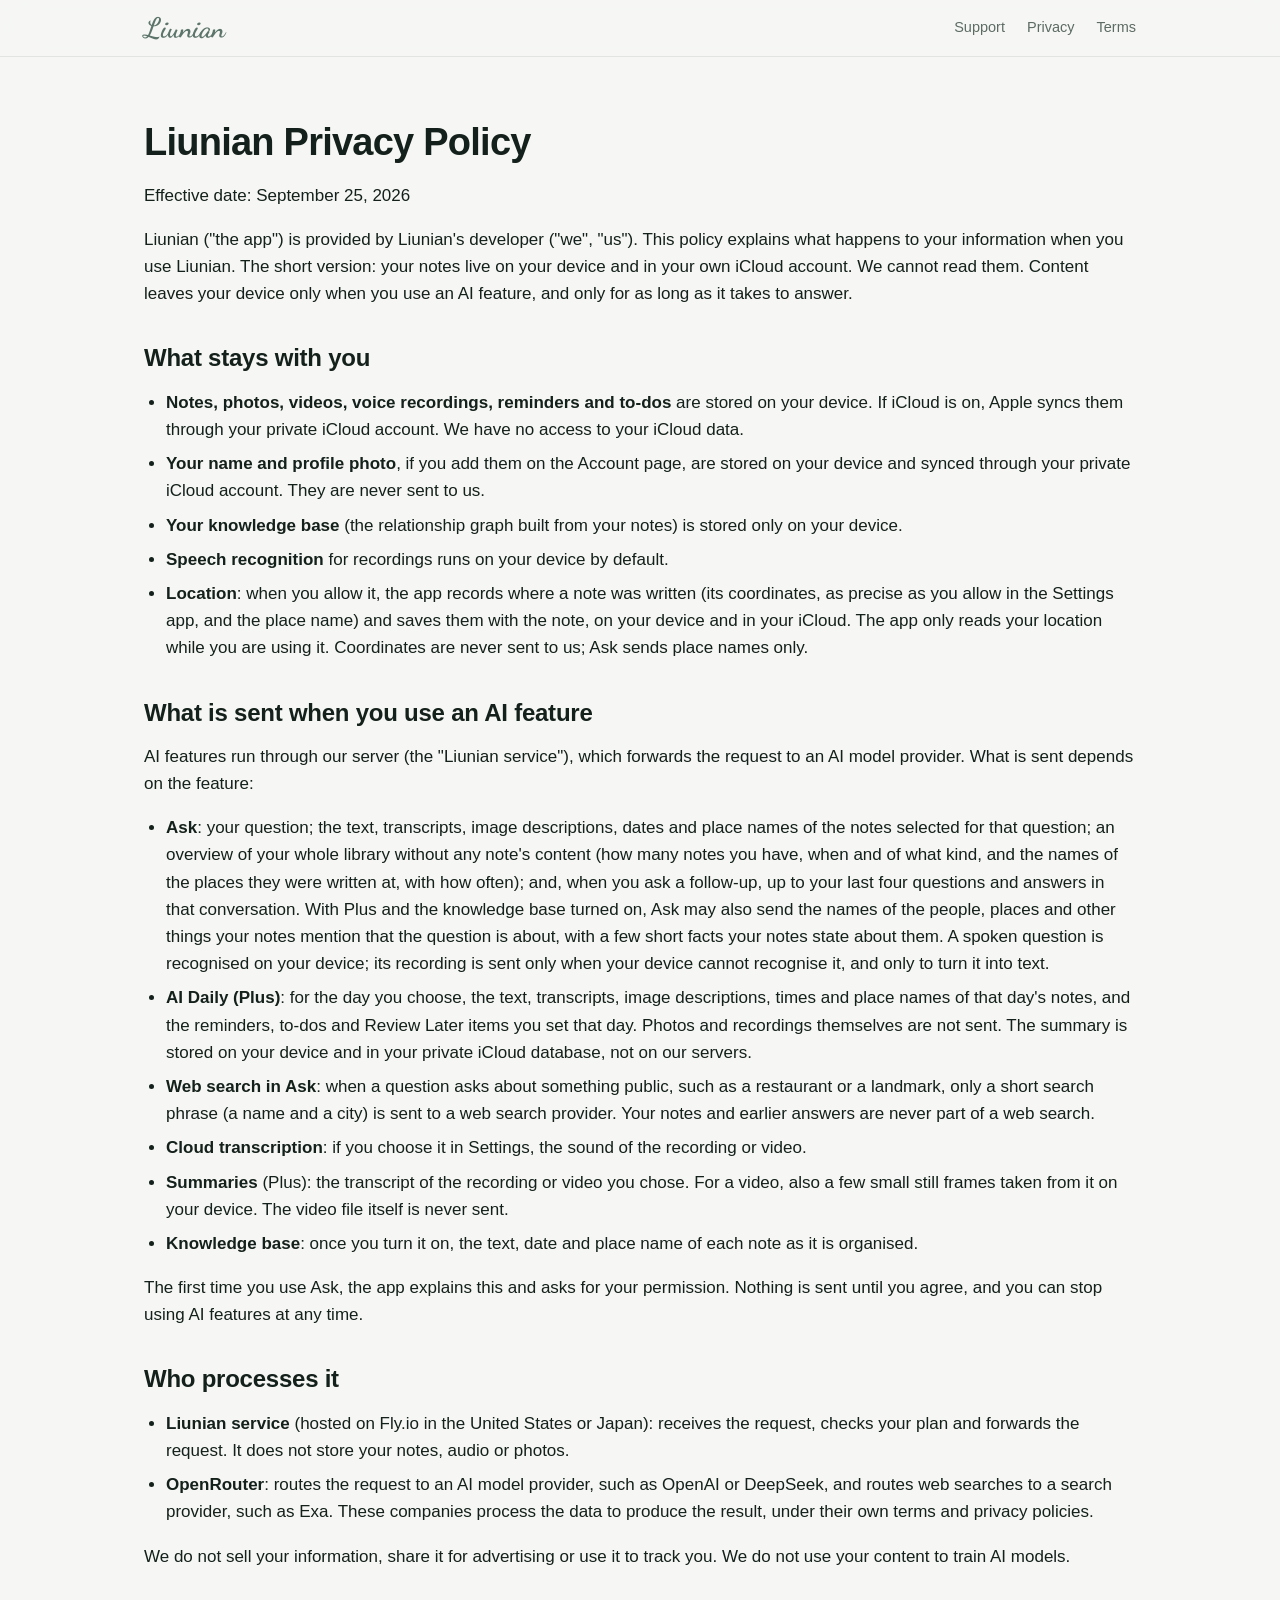
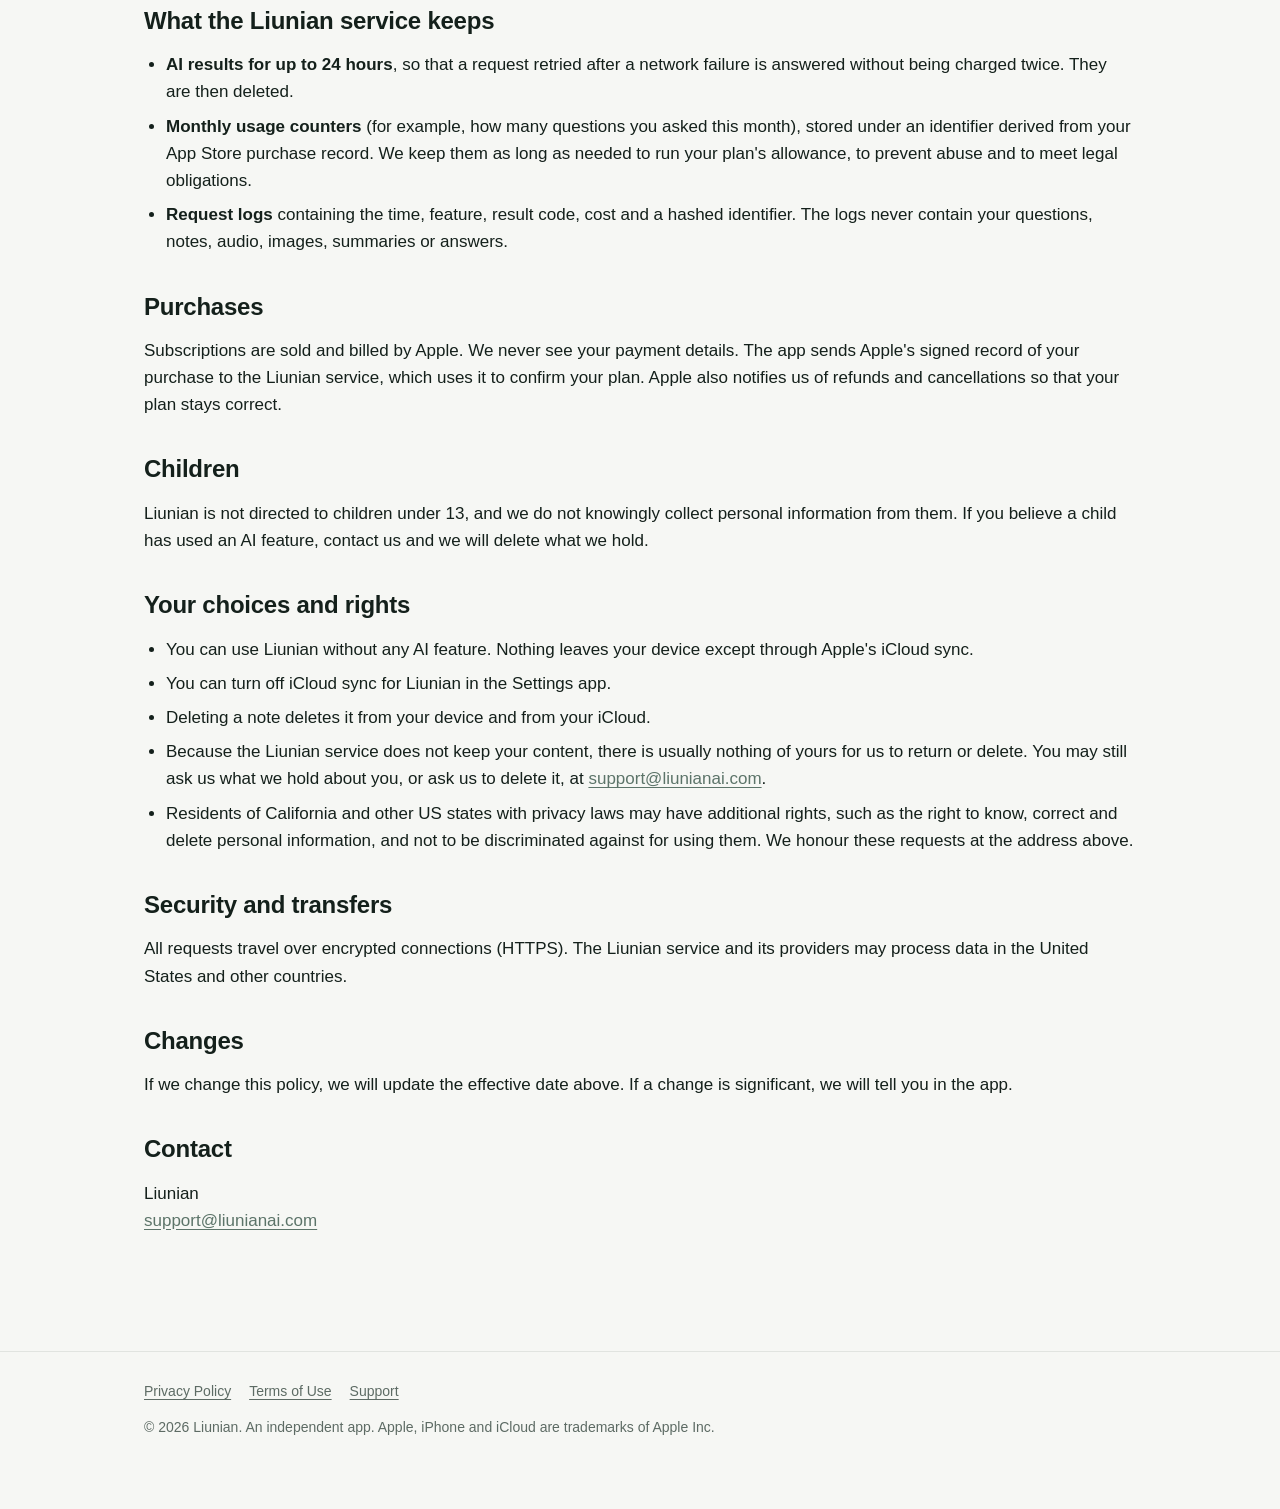
==== privacy/index.html @ 2d25f66d "Update website (a32f845)" ====
<!doctype html>
<html lang="en">
<head>
<meta charset="utf-8">
<meta name="viewport" content="width=device-width, initial-scale=1">
<title>Privacy Policy – Liunian</title>
<meta name="description" content="What Liunian keeps, what it sends, and when.">
<meta name="theme-color" content="#5C7469">
<link rel="icon" href="/img/icon-180.png">
<link rel="apple-touch-icon" href="/img/icon-180.png">
<link rel="canonical" href="https://liunianai.com/privacy/">
<meta property="og:title" content="Privacy Policy – Liunian">
<meta property="og:description" content="What Liunian keeps, what it sends, and when.">
<meta property="og:image" content="https://liunianai.com/img/icon-512.png">
<link rel="stylesheet" href="/style.css?v=43594e3c">
</head>
<body id="top">
<header class="site"><div class="wrap"><a class="brand" href="/">Liunian</a>
<nav><a href="/support/">Support</a><a href="/privacy/">Privacy</a><a href="/terms/">Terms</a></nav></div></header>
<div class="wrap"><article><h1>Liunian Privacy Policy</h1>
<p>Effective date: September 25, 2026</p>
<p>Liunian ("the app") is provided by Liunian's developer ("we", "us"). This policy explains what happens to your information when you use Liunian. The short version: your notes live on your device and in your own iCloud account. We cannot read them. Content leaves your device only when you use an AI feature, and only for as long as it takes to answer.</p>
<h2>What stays with you</h2>
<ul><li><strong>Notes, photos, videos, voice recordings, reminders and to-dos</strong> are stored on your device. If iCloud is on, Apple syncs them through your private iCloud account. We have no access to your iCloud data.</li><li><strong>Your name and profile photo</strong>, if you add them on the Account page, are stored on your device and synced through your private iCloud account. They are never sent to us.</li><li><strong>Your knowledge base</strong> (the relationship graph built from your notes) is stored only on your device.</li><li><strong>Speech recognition</strong> for recordings runs on your device by default.</li><li><strong>Location</strong>: when you allow it, the app records where a note was written (its coordinates, as precise as you allow in the Settings app, and the place name) and saves them with the note, on your device and in your iCloud. The app only reads your location while you are using it. Coordinates are never sent to us; Ask sends place names only.</li></ul>
<h2>What is sent when you use an AI feature</h2>
<p>AI features run through our server (the "Liunian service"), which forwards the request to an AI model provider. What is sent depends on the feature:</p>
<ul><li><strong>Ask</strong>: your question; the text, transcripts, image descriptions, dates and place names of the notes selected for that question; an overview of your whole library without any note's content (how many notes you have, when and of what kind, and the names of the places they were written at, with how often); and, when you ask a follow-up, up to your last four questions and answers in that conversation. With Plus and the knowledge base turned on, Ask may also send the names of the people, places and other things your notes mention that the question is about, with a few short facts your notes state about them. A spoken question is recognised on your device; its recording is sent only when your device cannot recognise it, and only to turn it into text.</li><li><strong>AI Daily (Plus)</strong>: for the day you choose, the text, transcripts, image descriptions, times and place names of that day's notes, and the reminders, to-dos and Review Later items you set that day. Photos and recordings themselves are not sent. The summary is stored on your device and in your private iCloud database, not on our servers.</li><li><strong>Web search in Ask</strong>: when a question asks about something public, such as a restaurant or a landmark, only a short search phrase (a name and a city) is sent to a web search provider. Your notes and earlier answers are never part of a web search.</li><li><strong>Cloud transcription</strong>: if you choose it in Settings, the sound of the recording or video.</li><li><strong>Summaries</strong> (Plus): the transcript of the recording or video you chose. For a video, also a few small still frames taken from it on your device. The video file itself is never sent.</li><li><strong>Knowledge base</strong>: once you turn it on, the text, date and place name of each note as it is organised.</li></ul>
<p>The first time you use Ask, the app explains this and asks for your permission. Nothing is sent until you agree, and you can stop using AI features at any time.</p>
<h2>Who processes it</h2>
<ul><li><strong>Liunian service</strong> (hosted on Fly.io in the United States or Japan): receives the request, checks your plan and forwards the request. It does not store your notes, audio or photos.</li><li><strong>OpenRouter</strong>: routes the request to an AI model provider, such as OpenAI or DeepSeek, and routes web searches to a search provider, such as Exa. These companies process the data to produce the result, under their own terms and privacy policies.</li></ul>
<p>We do not sell your information, share it for advertising or use it to track you. We do not use your content to train AI models.</p>
<h2>What the Liunian service keeps</h2>
<ul><li><strong>AI results for up to 24 hours</strong>, so that a request retried after a network failure is answered without being charged twice. They are then deleted.</li><li><strong>Monthly usage counters</strong> (for example, how many questions you asked this month), stored under an identifier derived from your App Store purchase record. We keep them as long as needed to run your plan's allowance, to prevent abuse and to meet legal obligations.</li><li><strong>Request logs</strong> containing the time, feature, result code, cost and a hashed identifier. The logs never contain your questions, notes, audio, images, summaries or answers.</li></ul>
<h2>Purchases</h2>
<p>Subscriptions are sold and billed by Apple. We never see your payment details. The app sends Apple's signed record of your purchase to the Liunian service, which uses it to confirm your plan. Apple also notifies us of refunds and cancellations so that your plan stays correct.</p>
<h2>Children</h2>
<p>Liunian is not directed to children under 13, and we do not knowingly collect personal information from them. If you believe a child has used an AI feature, contact us and we will delete what we hold.</p>
<h2>Your choices and rights</h2>
<ul><li>You can use Liunian without any AI feature. Nothing leaves your device except through Apple's iCloud sync.</li><li>You can turn off iCloud sync for Liunian in the Settings app.</li><li>Deleting a note deletes it from your device and from your iCloud.</li><li>Because the Liunian service does not keep your content, there is usually nothing of yours for us to return or delete. You may still ask us what we hold about you, or ask us to delete it, at <a href="mailto:support@liunianai.com">support@liunianai.com</a>.</li><li>Residents of California and other US states with privacy laws may have additional rights, such as the right to know, correct and delete personal information, and not to be discriminated against for using them. We honour these requests at the address above.</li></ul>
<h2>Security and transfers</h2>
<p>All requests travel over encrypted connections (HTTPS). The Liunian service and its providers may process data in the United States and other countries.</p>
<h2>Changes</h2>
<p>If we change this policy, we will update the effective date above. If a change is significant, we will tell you in the app.</p>
<h2>Contact</h2>
<p>Liunian<br><a href="mailto:support@liunianai.com">support@liunianai.com</a></p></article></div>
<script src="/site.js?v=5a19f0c8" defer></script>
<footer><div class="wrap"><a href="/privacy/">Privacy Policy</a><a href="/terms/">Terms of Use</a><a href="/support/">Support</a>
<p>&copy; 2026 Liunian. An independent app. Apple, iPhone and iCloud are trademarks of Apple Inc.</p></div></footer>
</body>
</html>
---- style.css ----
@font-face { font-family: "Dancing Script"; src: url("/fonts/DancingScript.ttf") format("truetype"); font-weight: 400 700; font-display: swap; }
:root {
  --sage: #5C7469; --sage-2: #7d968a; --ink: #14201b; --muted: #5d6b64; --bg: #f6f7f4; --card: #ffffff; --line: rgba(20,32,27,.09);
  --glow: rgba(92,116,105,.28); --nav: rgba(246,247,244,.72); --shadow: 0 1px 2px rgba(20,32,27,.05), 0 18px 50px -18px rgba(20,32,27,.22);
}
@media (prefers-color-scheme: dark) { :root {
  --sage: #B4C7BB; --sage-2: #8aa497; --ink: #eef3ef; --muted: #9aa9a1; --bg: #0e1311; --card: #171e1b; --line: rgba(238,243,239,.09);
  --glow: rgba(120,160,140,.22); --nav: rgba(14,19,17,.72); --shadow: 0 1px 2px rgba(0,0,0,.3), 0 18px 50px -18px rgba(0,0,0,.7);
} }
* { box-sizing: border-box; }
html { -webkit-text-size-adjust: 100%; scroll-behavior: smooth; }
body { margin: 0; background: var(--bg); color: var(--ink); font: 17px/1.6 -apple-system, BlinkMacSystemFont, "SF Pro Text", "Segoe UI", "PingFang SC", "Noto Sans SC", sans-serif; -webkit-font-smoothing: antialiased; overflow-x: hidden; }
a { color: var(--sage); text-underline-offset: 3px; }
.wrap { max-width: 1040px; margin: 0 auto; padding: 0 24px; }
.narrow { max-width: 720px; }

/* navigation */
header.site { position: sticky; top: 0; z-index: 10; backdrop-filter: saturate(180%) blur(18px); -webkit-backdrop-filter: saturate(180%) blur(18px); background: var(--nav); border-bottom: 1px solid var(--line); }
header.site .wrap { display: flex; align-items: center; justify-content: space-between; height: 56px; }
.brand { font: 700 28px/1 "Dancing Script", cursive; color: var(--sage); text-decoration: none; }
nav { display: flex; align-items: center; gap: 22px; }
nav a { color: var(--muted); text-decoration: none; font-size: 14.5px; }
nav a:hover { color: var(--ink); }
nav .pill { color: var(--bg); background: var(--ink); padding: 6px 14px; border-radius: 999px; font-weight: 600; }
nav .pill:hover { color: var(--bg); opacity: .85; }

/* hero */
.hero { position: relative; text-align: center; padding: 72px 0 0; isolation: isolate; }
.hero::before { content: ""; position: absolute; inset: -80px -10% auto; height: 640px; z-index: -1; background: radial-gradient(60% 55% at 50% 30%, var(--glow), transparent 70%); }
.eyebrow { display: inline-flex; align-items: center; gap: 8px; font-size: 13.5px; color: var(--muted); border: 1px solid var(--line); border-radius: 999px; padding: 5px 14px; background: var(--card); }
.eyebrow i { width: 7px; height: 7px; border-radius: 50%; background: var(--sage); display: block; }
.wordmark { display: block; width: min(440px, 78vw); height: auto; margin: 26px auto 8px; overflow: visible; }
.wordmark path { fill: var(--sage); fill-opacity: 0; stroke: var(--sage); stroke-width: 1.3; stroke-linecap: round; stroke-linejoin: round; stroke-dasharray: 1; stroke-dashoffset: 1;
  animation: write .85s cubic-bezier(.5,0,.3,1) forwards, fill .5s ease forwards; animation-delay: calc(var(--i) * .16s + .15s), calc(var(--i) * .16s + .6s); }
@keyframes write { to { stroke-dashoffset: 0; } }
@keyframes fill { to { fill-opacity: 1; stroke-opacity: 0; } }
.hero h1 { font-size: clamp(34px, 5.6vw, 60px); line-height: 1.08; letter-spacing: -.025em; font-weight: 700; margin: 10px auto 0; max-width: 780px; }
.hero p.lead { font-size: clamp(18px, 2.2vw, 21px); color: var(--muted); max-width: 590px; margin: 18px auto 28px; }
.cta { display: inline-flex; align-items: center; gap: 10px; padding: 13px 24px; border-radius: 999px; background: var(--ink); color: var(--bg); font-weight: 600; text-decoration: none; font-size: 16px; }
.cta.soft { background: var(--card); color: var(--muted); border: 1px solid var(--line); cursor: default; }
.stage { display: flex; justify-content: center; align-items: flex-end; gap: clamp(10px, 3vw, 34px); margin-top: 56px; padding: 0 12px; }
.phone { position: relative; flex: none; border-radius: 40px; padding: 8px; background: linear-gradient(160deg, #2b3631, #0f1513); box-shadow: var(--shadow); width: clamp(150px, 27vw, 270px); }
.phone img { display: block; width: 100%; height: auto; border-radius: 33px; }
.phone.side { width: clamp(120px, 21vw, 220px); opacity: .98; transform: translateY(26px); }
.stage .fade { position: absolute; left: 0; right: 0; height: 160px; margin-top: -160px; background: linear-gradient(to bottom, transparent, var(--bg)); pointer-events: none; }
.stage-wrap { position: relative; overflow: hidden; height: clamp(300px, 52vw, 560px); }

/* sections */
section { padding: 84px 0 0; }
.kicker { color: var(--sage); font-weight: 600; font-size: 14.5px; letter-spacing: .02em; }
h2 { font-size: clamp(28px, 4.2vw, 44px); line-height: 1.1; letter-spacing: -.022em; margin: 8px 0 14px; font-weight: 700; }
.sub { color: var(--muted); font-size: 19px; max-width: 620px; }
.bento { display: grid; grid-template-columns: repeat(6, 1fr); gap: 16px; margin-top: 40px; }
.tile { position: relative; overflow: hidden; background: var(--card); border: 1px solid var(--line); border-radius: 28px; padding: 28px; box-shadow: var(--shadow); min-height: 260px; display: flex; flex-direction: column; }
.tile h3 { font-size: 22px; letter-spacing: -.015em; margin: 0 0 8px; line-height: 1.2; }
.tile p { color: var(--muted); margin: 0; font-size: 16.5px; max-width: 420px; }
.tile.w3 { grid-column: span 3; } .tile.w2 { grid-column: span 2; } .tile.w4 { grid-column: span 4; } .tile.w6 { grid-column: span 6; }
.tile .shot { margin: 22px auto -70px; width: min(240px, 70%); border-radius: 26px 26px 0 0; border: 1px solid var(--line); border-bottom: 0; box-shadow: 0 -4px 30px rgba(0,0,0,.08); display: block; }
.tile.tall { min-height: 440px; }
.tile.accent { background: linear-gradient(160deg, var(--sage), #3f554b); color: #f4f8f5; border: 0; }
.tile.accent p { color: rgba(244,248,245,.82); } .tile.accent h3 { color: #fff; }
@media (prefers-color-scheme: dark) { .tile.accent { background: linear-gradient(160deg, #2e4439, #1b2a23); } }
.chips { display: flex; flex-wrap: wrap; gap: 8px; margin-top: auto; padding-top: 22px; }
.chip { padding: 6px 13px; border-radius: 999px; background: rgba(255,255,255,.14); font-size: 14px; }
.q { margin-top: auto; padding-top: 22px; }
.q span { display: inline-block; background: var(--sage); color: var(--bg); border-radius: 18px 18px 4px 18px; padding: 9px 15px; font-size: 15px; }
.ico { width: 40px; height: 40px; border-radius: 12px; background: var(--glow); display: grid; place-items: center; margin-bottom: 16px; font-size: 20px; }
.stat { font-size: 54px; font-weight: 700; letter-spacing: -.03em; color: var(--sage); line-height: 1; margin-top: auto; padding-top: 18px; }
@media (max-width: 800px) { .tile.w3, .tile.w2, .tile.w4 { grid-column: span 6; } .tile.tall { min-height: 400px; } }

.plus { margin-top: 84px; border-radius: 32px; padding: 44px; background: var(--card); border: 1px solid var(--line); box-shadow: var(--shadow); display: grid; grid-template-columns: 1.1fr 1fr; gap: 32px; align-items: center; }
.plus ul { list-style: none; margin: 0; padding: 0; display: grid; gap: 12px; }
.plus li { display: flex; gap: 12px; align-items: flex-start; font-size: 16.5px; }
.plus li::before { content: ""; flex: none; width: 20px; height: 20px; margin-top: 3px; border-radius: 50%; background: var(--sage) url("data:image/svg+xml,%3Csvg xmlns='http://www.w3.org/2000/svg' viewBox='0 0 20 20'%3E%3Cpath d='M5.5 10.5l3 3 6-6.5' fill='none' stroke='white' stroke-width='2' stroke-linecap='round' stroke-linejoin='round'/%3E%3C/svg%3E") center/contain; }
@media (max-width: 800px) { .plus { grid-template-columns: 1fr; padding: 28px; } }
.fine { color: var(--muted); font-size: 14px; margin-top: 18px; }

.closing { text-align: center; padding: 110px 0 30px; }
.closing .wordmark-sm { font: 700 54px/1 "Dancing Script", cursive; color: var(--sage); }

/* reveal on scroll */
.reveal { opacity: 0; transform: translateY(22px); transition: opacity .7s ease, transform .7s cubic-bezier(.2,.7,.2,1); }
.reveal.in { opacity: 1; transform: none; }
@media (prefers-reduced-motion: reduce) {
  .reveal { opacity: 1; transform: none; transition: none; }
  .wordmark path { animation: none; fill-opacity: 1; stroke-opacity: 0; stroke-dashoffset: 0; }
  html { scroll-behavior: auto; }
}

/* text pages */
article { padding: 56px 0 40px; }
article h1 { font-size: 38px; line-height: 1.15; letter-spacing: -.02em; margin: 8px 0 8px; }
article h2 { font-size: 24px; margin: 38px 0 8px; letter-spacing: -.01em; }
article ul { padding-left: 22px; } article li { margin: 7px 0; }
.meta { color: var(--muted); font-size: 16px; }
details { background: var(--card); border: 1px solid var(--line); border-radius: 16px; padding: 16px 20px; margin: 10px 0; box-shadow: var(--shadow); }
summary { cursor: pointer; font-weight: 600; }
details p { margin: 10px 0 0; color: var(--muted); }
footer { margin-top: 60px; border-top: 1px solid var(--line); padding: 28px 0 56px; color: var(--muted); font-size: 14px; }
footer a { color: var(--muted); margin-right: 18px; }
@media (max-width: 560px) { nav a:not(.pill) { display: none; } .hero { padding-top: 44px; } section { padding-top: 64px; } }

/* hero reel: the app preview, silent and looping */
.reel-wrap { display: flex; justify-content: center; margin-top: 48px; padding: 0 20px; }
.reel { width: min(340px, 78vw); aspect-ratio: 886 / 1920; border-radius: 44px; overflow: hidden; box-shadow: var(--shadow), 0 40px 90px -30px var(--glow); border: 1px solid var(--line); background: #5a7168; }
.reel video { display: block; width: 100%; height: 100%; object-fit: cover; }
.tile.media { min-height: 600px; }
.tile.media .shot { width: min(250px, 78%); margin-bottom: -90px; border: 0; border-radius: 9% 9% 0 0 / 4.2% 4.2% 0 0; box-shadow: 0 -6px 34px rgba(0,0,0,.25); }
.tile .shot { height: auto; }
.tile.r2 { grid-row: span 2; }

/* feature wall */
.wall { display: grid; grid-template-columns: repeat(3, 1fr); gap: 16px; margin-top: 40px; }
.fcard { position: relative; overflow: hidden; border-radius: 28px; padding: 26px 26px 0; min-height: 640px; display: flex; flex-direction: column; border: 1px solid var(--line); box-shadow: var(--shadow); background: var(--card); }
.fcard h3 { font-size: 21px; letter-spacing: -.015em; line-height: 1.2; margin: 0 0 8px; display: flex; align-items: center; gap: 10px; flex-wrap: wrap; }
.fcard p { margin: 0 0 24px; color: var(--muted); font-size: 16px; max-width: 340px; }
.fcard .shot { display: block; margin: auto auto 0; width: 80%; height: auto; border-radius: 9% 9% 0 0 / 4.2% 4.2% 0 0; box-shadow: 0 -6px 34px rgba(0,0,0,.16); transform: translateY(8%); }
.fcard.c1 { background: linear-gradient(165deg, var(--sage), #3f554b); border: 0; color: #f4f8f5; }
.fcard.c1 p { color: rgba(244,248,245,.82); } .fcard.c1 h3 { color: #fff; }
@media (prefers-color-scheme: dark) { .fcard.c1 { background: linear-gradient(165deg, #2e4439, #1b2a23); } }
.fcard.c2 { background: linear-gradient(165deg, color-mix(in srgb, var(--sage) 16%, var(--card)), var(--card)); }
.fcard.c3 { background: var(--card); }
.fcard .duo { display: flex; gap: 10px; margin: auto auto 0; width: 100%; justify-content: center; }
.fcard .duo .shot { width: 46%; margin: 0; transform: translateY(8%); }
.fcard .duo .shot:last-child { transform: translateY(18%); }
.badge-plus { font-size: 11.5px; font-weight: 700; letter-spacing: .04em; text-transform: uppercase; color: var(--bg); background: var(--sage); padding: 3px 9px; border-radius: 999px; }
@media (max-width: 860px) { .wall { grid-template-columns: repeat(2, 1fr); } .fcard { min-height: 560px; } }
@media (max-width: 520px) { .wall { grid-template-columns: 1fr; } .fcard { min-height: 540px; } }

/* Free and Plus in one card */
.plus.plans { grid-template-columns: 1fr 1fr; gap: 20px 24px; align-items: stretch; }
.plans .plans-head { grid-column: 1 / -1; }
.plans .plan { border: 1px solid var(--line); border-radius: 22px; padding: 24px; background: color-mix(in srgb, var(--sage) 5%, var(--card)); }
.plans .plan.featured { background: linear-gradient(165deg, color-mix(in srgb, var(--sage) 18%, var(--card)), color-mix(in srgb, var(--sage) 8%, var(--card))); border-color: color-mix(in srgb, var(--sage) 40%, var(--line)); }
.plans .plan h3 { margin: 0 0 14px; font-size: 22px; letter-spacing: -.015em; display: flex; align-items: center; gap: 10px; flex-wrap: wrap; }
.plans .plan .badge-plus { text-transform: none; letter-spacing: 0; font-size: 12px; }
.plans .plans-fine { grid-column: 1 / -1; margin: 0; }
@media (max-width: 800px) { .plus.plans { grid-template-columns: 1fr; } }
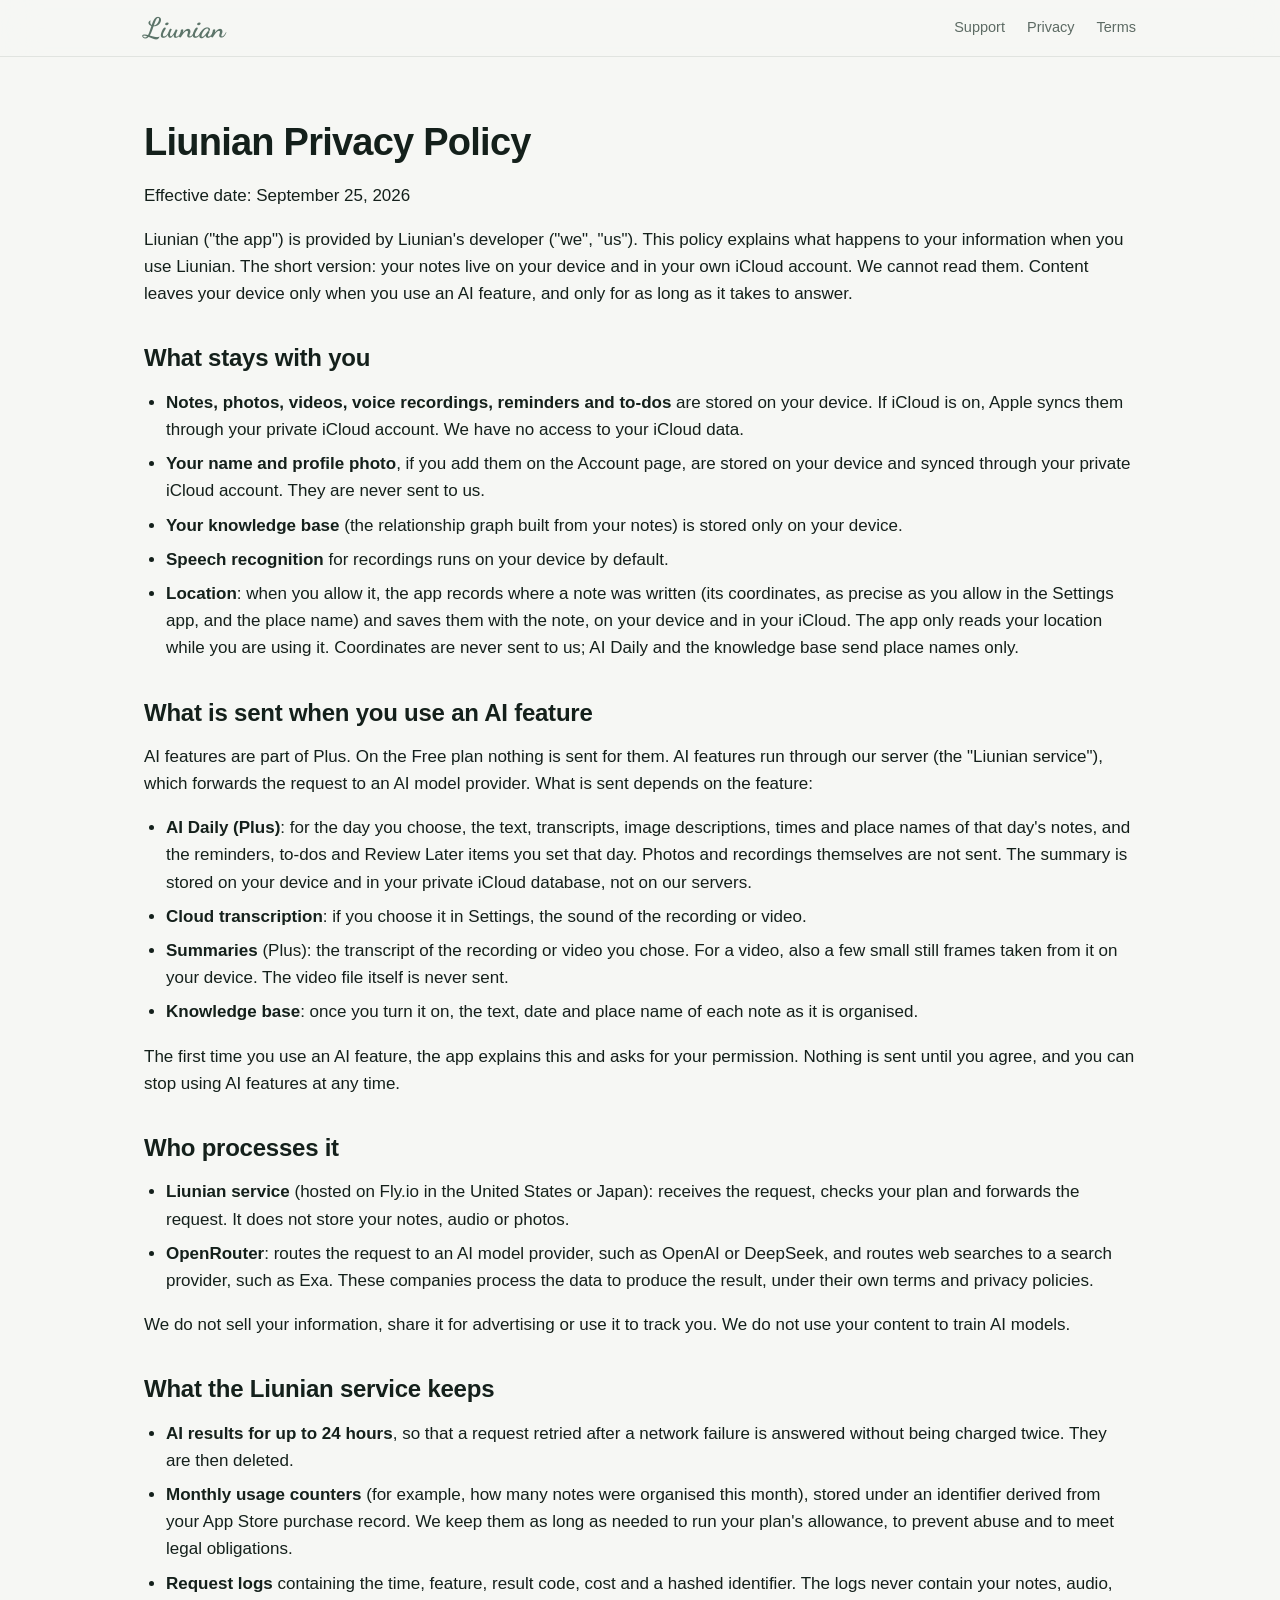
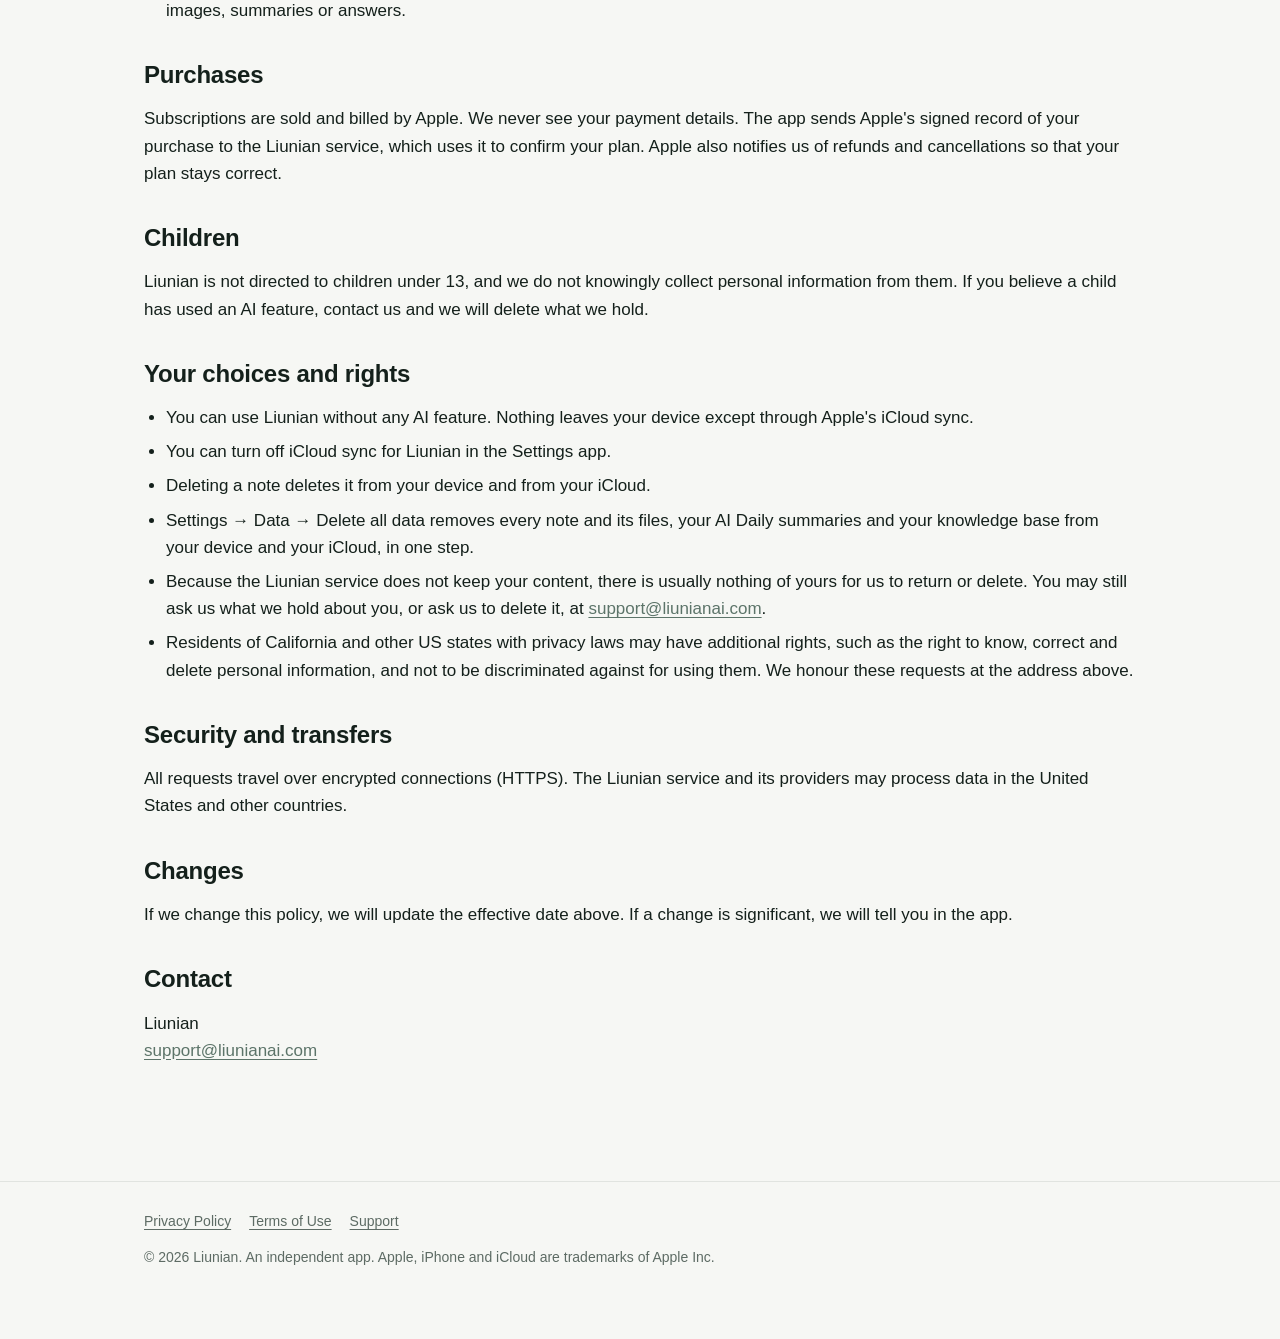
==== commit 23c360aa: "Update website (1527193)" ====
--- a/privacy/index.html
+++ b/privacy/index.html
@@ -21,22 +21,22 @@
 <p>Effective date: September 25, 2026</p>
 <p>Liunian ("the app") is provided by Liunian's developer ("we", "us"). This policy explains what happens to your information when you use Liunian. The short version: your notes live on your device and in your own iCloud account. We cannot read them. Content leaves your device only when you use an AI feature, and only for as long as it takes to answer.</p>
 <h2>What stays with you</h2>
-<ul><li><strong>Notes, photos, videos, voice recordings, reminders and to-dos</strong> are stored on your device. If iCloud is on, Apple syncs them through your private iCloud account. We have no access to your iCloud data.</li><li><strong>Your name and profile photo</strong>, if you add them on the Account page, are stored on your device and synced through your private iCloud account. They are never sent to us.</li><li><strong>Your knowledge base</strong> (the relationship graph built from your notes) is stored only on your device.</li><li><strong>Speech recognition</strong> for recordings runs on your device by default.</li><li><strong>Location</strong>: when you allow it, the app records where a note was written (its coordinates, as precise as you allow in the Settings app, and the place name) and saves them with the note, on your device and in your iCloud. The app only reads your location while you are using it. Coordinates are never sent to us; Ask sends place names only.</li></ul>
+<ul><li><strong>Notes, photos, videos, voice recordings, reminders and to-dos</strong> are stored on your device. If iCloud is on, Apple syncs them through your private iCloud account. We have no access to your iCloud data.</li><li><strong>Your name and profile photo</strong>, if you add them on the Account page, are stored on your device and synced through your private iCloud account. They are never sent to us.</li><li><strong>Your knowledge base</strong> (the relationship graph built from your notes) is stored only on your device.</li><li><strong>Speech recognition</strong> for recordings runs on your device by default.</li><li><strong>Location</strong>: when you allow it, the app records where a note was written (its coordinates, as precise as you allow in the Settings app, and the place name) and saves them with the note, on your device and in your iCloud. The app only reads your location while you are using it. Coordinates are never sent to us; AI Daily and the knowledge base send place names only.</li></ul>
 <h2>What is sent when you use an AI feature</h2>
-<p>AI features run through our server (the "Liunian service"), which forwards the request to an AI model provider. What is sent depends on the feature:</p>
-<ul><li><strong>Ask</strong>: your question; the text, transcripts, image descriptions, dates and place names of the notes selected for that question; an overview of your whole library without any note's content (how many notes you have, when and of what kind, and the names of the places they were written at, with how often); and, when you ask a follow-up, up to your last four questions and answers in that conversation. With Plus and the knowledge base turned on, Ask may also send the names of the people, places and other things your notes mention that the question is about, with a few short facts your notes state about them. A spoken question is recognised on your device; its recording is sent only when your device cannot recognise it, and only to turn it into text.</li><li><strong>AI Daily (Plus)</strong>: for the day you choose, the text, transcripts, image descriptions, times and place names of that day's notes, and the reminders, to-dos and Review Later items you set that day. Photos and recordings themselves are not sent. The summary is stored on your device and in your private iCloud database, not on our servers.</li><li><strong>Web search in Ask</strong>: when a question asks about something public, such as a restaurant or a landmark, only a short search phrase (a name and a city) is sent to a web search provider. Your notes and earlier answers are never part of a web search.</li><li><strong>Cloud transcription</strong>: if you choose it in Settings, the sound of the recording or video.</li><li><strong>Summaries</strong> (Plus): the transcript of the recording or video you chose. For a video, also a few small still frames taken from it on your device. The video file itself is never sent.</li><li><strong>Knowledge base</strong>: once you turn it on, the text, date and place name of each note as it is organised.</li></ul>
-<p>The first time you use Ask, the app explains this and asks for your permission. Nothing is sent until you agree, and you can stop using AI features at any time.</p>
+<p>AI features are part of Plus. On the Free plan nothing is sent for them. AI features run through our server (the "Liunian service"), which forwards the request to an AI model provider. What is sent depends on the feature:</p>
+<ul><li><strong>AI Daily (Plus)</strong>: for the day you choose, the text, transcripts, image descriptions, times and place names of that day's notes, and the reminders, to-dos and Review Later items you set that day. Photos and recordings themselves are not sent. The summary is stored on your device and in your private iCloud database, not on our servers.</li><li><strong>Cloud transcription</strong>: if you choose it in Settings, the sound of the recording or video.</li><li><strong>Summaries</strong> (Plus): the transcript of the recording or video you chose. For a video, also a few small still frames taken from it on your device. The video file itself is never sent.</li><li><strong>Knowledge base</strong>: once you turn it on, the text, date and place name of each note as it is organised.</li></ul>
+<p>The first time you use an AI feature, the app explains this and asks for your permission. Nothing is sent until you agree, and you can stop using AI features at any time.</p>
 <h2>Who processes it</h2>
 <ul><li><strong>Liunian service</strong> (hosted on Fly.io in the United States or Japan): receives the request, checks your plan and forwards the request. It does not store your notes, audio or photos.</li><li><strong>OpenRouter</strong>: routes the request to an AI model provider, such as OpenAI or DeepSeek, and routes web searches to a search provider, such as Exa. These companies process the data to produce the result, under their own terms and privacy policies.</li></ul>
 <p>We do not sell your information, share it for advertising or use it to track you. We do not use your content to train AI models.</p>
 <h2>What the Liunian service keeps</h2>
-<ul><li><strong>AI results for up to 24 hours</strong>, so that a request retried after a network failure is answered without being charged twice. They are then deleted.</li><li><strong>Monthly usage counters</strong> (for example, how many questions you asked this month), stored under an identifier derived from your App Store purchase record. We keep them as long as needed to run your plan's allowance, to prevent abuse and to meet legal obligations.</li><li><strong>Request logs</strong> containing the time, feature, result code, cost and a hashed identifier. The logs never contain your questions, notes, audio, images, summaries or answers.</li></ul>
+<ul><li><strong>AI results for up to 24 hours</strong>, so that a request retried after a network failure is answered without being charged twice. They are then deleted.</li><li><strong>Monthly usage counters</strong> (for example, how many notes were organised this month), stored under an identifier derived from your App Store purchase record. We keep them as long as needed to run your plan's allowance, to prevent abuse and to meet legal obligations.</li><li><strong>Request logs</strong> containing the time, feature, result code, cost and a hashed identifier. The logs never contain your notes, audio, images, summaries or answers.</li></ul>
 <h2>Purchases</h2>
 <p>Subscriptions are sold and billed by Apple. We never see your payment details. The app sends Apple's signed record of your purchase to the Liunian service, which uses it to confirm your plan. Apple also notifies us of refunds and cancellations so that your plan stays correct.</p>
 <h2>Children</h2>
 <p>Liunian is not directed to children under 13, and we do not knowingly collect personal information from them. If you believe a child has used an AI feature, contact us and we will delete what we hold.</p>
 <h2>Your choices and rights</h2>
-<ul><li>You can use Liunian without any AI feature. Nothing leaves your device except through Apple's iCloud sync.</li><li>You can turn off iCloud sync for Liunian in the Settings app.</li><li>Deleting a note deletes it from your device and from your iCloud.</li><li>Because the Liunian service does not keep your content, there is usually nothing of yours for us to return or delete. You may still ask us what we hold about you, or ask us to delete it, at <a href="mailto:support@liunianai.com">support@liunianai.com</a>.</li><li>Residents of California and other US states with privacy laws may have additional rights, such as the right to know, correct and delete personal information, and not to be discriminated against for using them. We honour these requests at the address above.</li></ul>
+<ul><li>You can use Liunian without any AI feature. Nothing leaves your device except through Apple's iCloud sync.</li><li>You can turn off iCloud sync for Liunian in the Settings app.</li><li>Deleting a note deletes it from your device and from your iCloud.</li><li>Settings → Data → Delete all data removes every note and its files, your AI Daily summaries and your knowledge base from your device and your iCloud, in one step.</li><li>Because the Liunian service does not keep your content, there is usually nothing of yours for us to return or delete. You may still ask us what we hold about you, or ask us to delete it, at <a href="mailto:support@liunianai.com">support@liunianai.com</a>.</li><li>Residents of California and other US states with privacy laws may have additional rights, such as the right to know, correct and delete personal information, and not to be discriminated against for using them. We honour these requests at the address above.</li></ul>
 <h2>Security and transfers</h2>
 <p>All requests travel over encrypted connections (HTTPS). The Liunian service and its providers may process data in the United States and other countries.</p>
 <h2>Changes</h2>
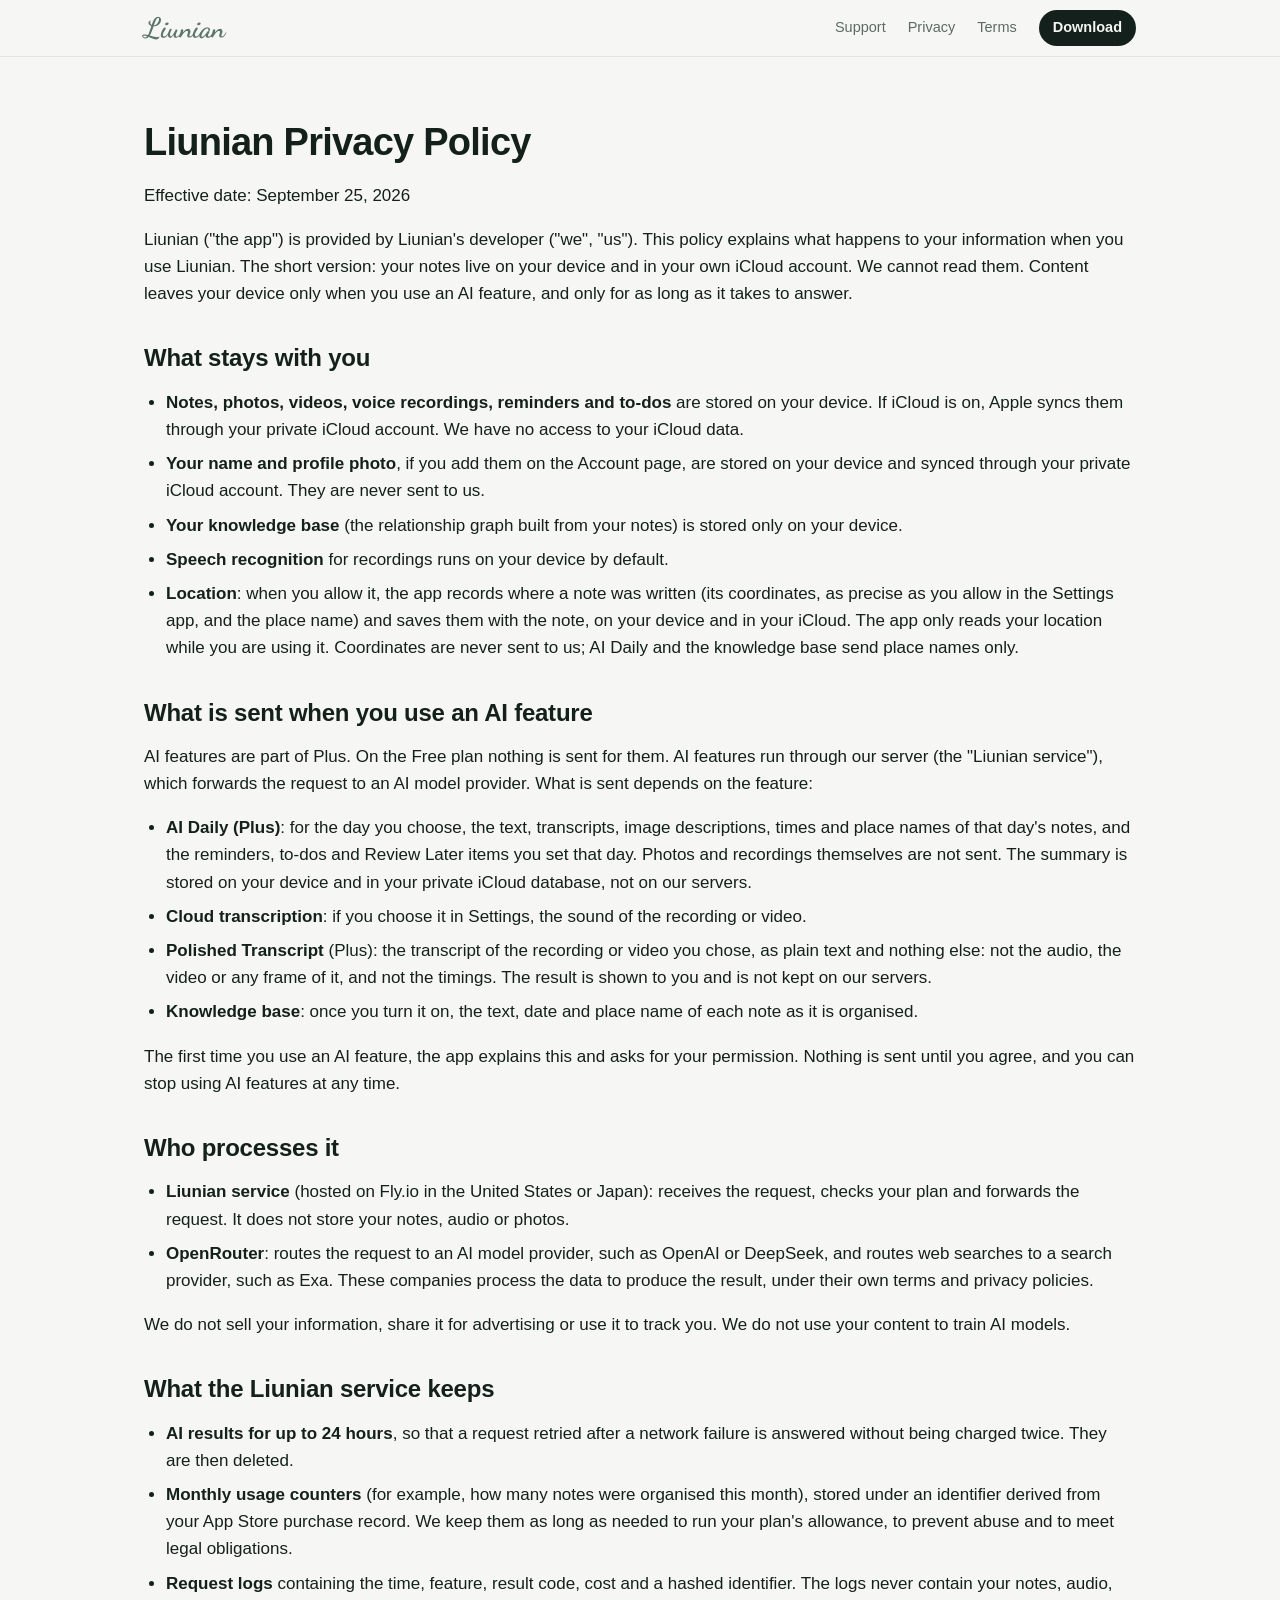
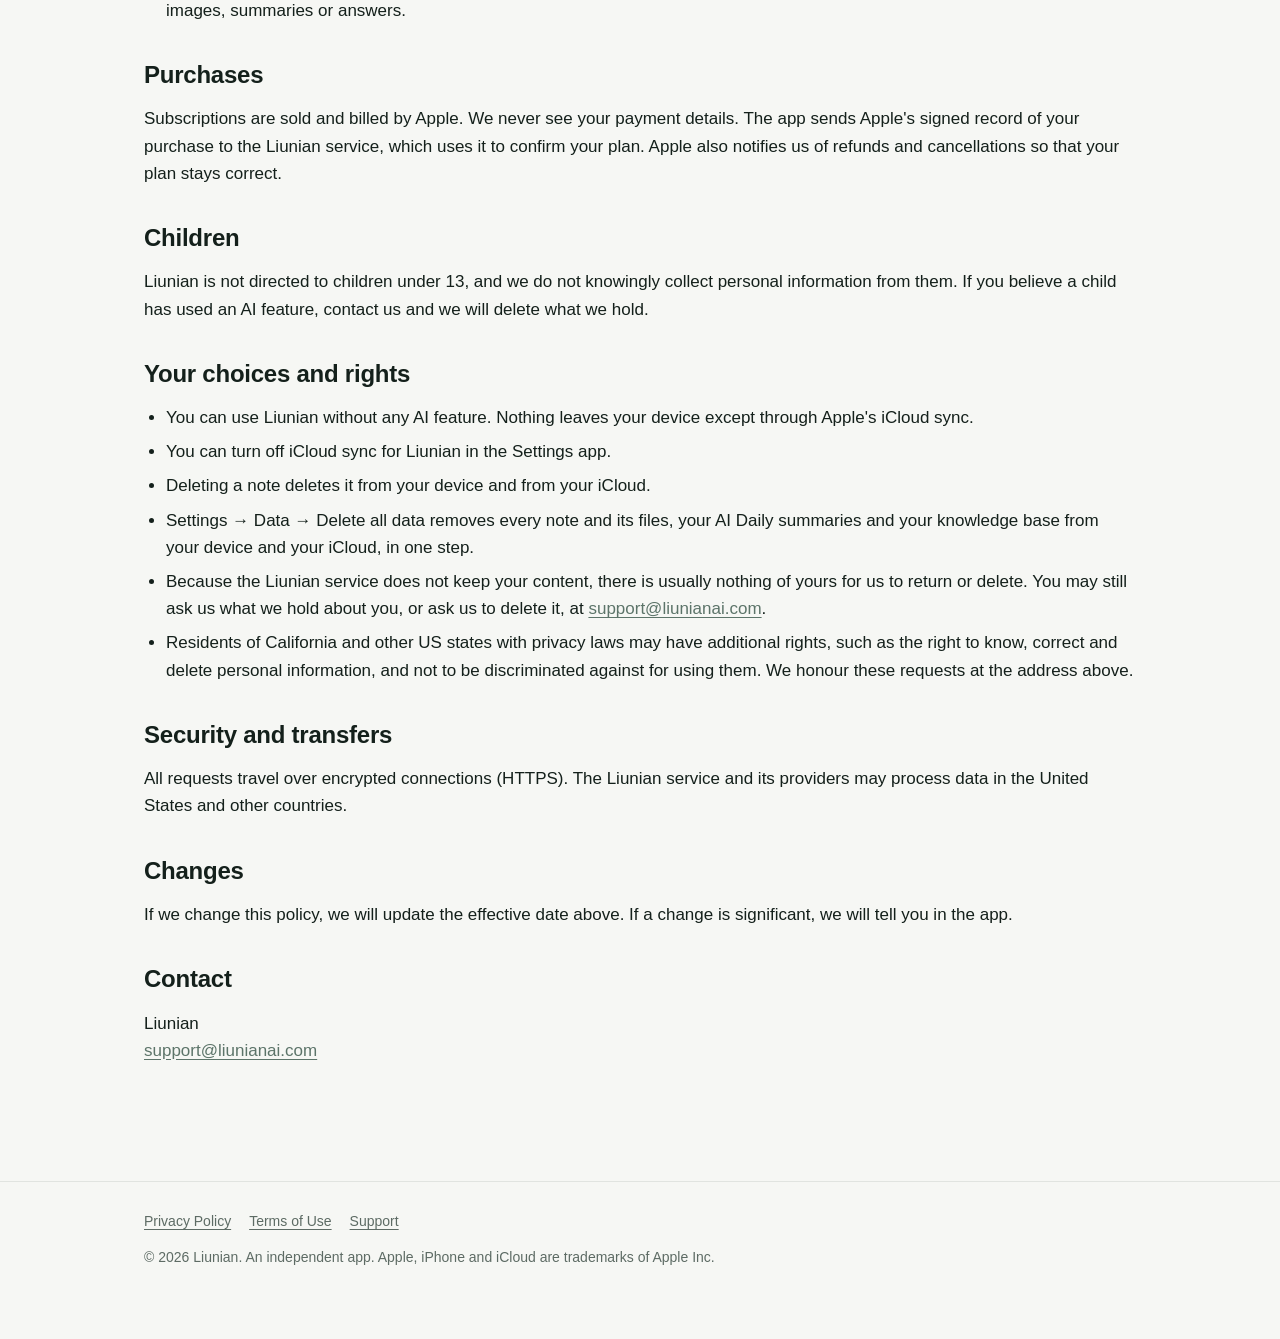
==== commit a7a147c0: "Update website (cef994d)" ====
--- a/privacy/index.html
+++ b/privacy/index.html
@@ -9,14 +9,19 @@
 <link rel="icon" href="/img/icon-180.png">
 <link rel="apple-touch-icon" href="/img/icon-180.png">
 <link rel="canonical" href="https://liunianai.com/privacy/">
+<meta property="og:type" content="website">
+<meta property="og:url" content="https://liunianai.com/privacy/">
 <meta property="og:title" content="Privacy Policy – Liunian">
 <meta property="og:description" content="What Liunian keeps, what it sends, and when.">
 <meta property="og:image" content="https://liunianai.com/img/icon-512.png">
+<meta name="twitter:card" content="summary">
+<meta name="apple-itunes-app" content="app-id=6816302206">
+
 <link rel="stylesheet" href="/style.css?v=43594e3c">
 </head>
 <body id="top">
 <header class="site"><div class="wrap"><a class="brand" href="/">Liunian</a>
-<nav><a href="/support/">Support</a><a href="/privacy/">Privacy</a><a href="/terms/">Terms</a></nav></div></header>
+<nav><a href="/support/">Support</a><a href="/privacy/">Privacy</a><a href="/terms/">Terms</a><a class="pill" href="https://apps.apple.com/us/app/liunian-voice-video-notes/id6816302206">Download</a></nav></div></header>
 <div class="wrap"><article><h1>Liunian Privacy Policy</h1>
 <p>Effective date: September 25, 2026</p>
 <p>Liunian ("the app") is provided by Liunian's developer ("we", "us"). This policy explains what happens to your information when you use Liunian. The short version: your notes live on your device and in your own iCloud account. We cannot read them. Content leaves your device only when you use an AI feature, and only for as long as it takes to answer.</p>
@@ -24,7 +29,7 @@
 <ul><li><strong>Notes, photos, videos, voice recordings, reminders and to-dos</strong> are stored on your device. If iCloud is on, Apple syncs them through your private iCloud account. We have no access to your iCloud data.</li><li><strong>Your name and profile photo</strong>, if you add them on the Account page, are stored on your device and synced through your private iCloud account. They are never sent to us.</li><li><strong>Your knowledge base</strong> (the relationship graph built from your notes) is stored only on your device.</li><li><strong>Speech recognition</strong> for recordings runs on your device by default.</li><li><strong>Location</strong>: when you allow it, the app records where a note was written (its coordinates, as precise as you allow in the Settings app, and the place name) and saves them with the note, on your device and in your iCloud. The app only reads your location while you are using it. Coordinates are never sent to us; AI Daily and the knowledge base send place names only.</li></ul>
 <h2>What is sent when you use an AI feature</h2>
 <p>AI features are part of Plus. On the Free plan nothing is sent for them. AI features run through our server (the "Liunian service"), which forwards the request to an AI model provider. What is sent depends on the feature:</p>
-<ul><li><strong>AI Daily (Plus)</strong>: for the day you choose, the text, transcripts, image descriptions, times and place names of that day's notes, and the reminders, to-dos and Review Later items you set that day. Photos and recordings themselves are not sent. The summary is stored on your device and in your private iCloud database, not on our servers.</li><li><strong>Cloud transcription</strong>: if you choose it in Settings, the sound of the recording or video.</li><li><strong>Summaries</strong> (Plus): the transcript of the recording or video you chose. For a video, also a few small still frames taken from it on your device. The video file itself is never sent.</li><li><strong>Knowledge base</strong>: once you turn it on, the text, date and place name of each note as it is organised.</li></ul>
+<ul><li><strong>AI Daily (Plus)</strong>: for the day you choose, the text, transcripts, image descriptions, times and place names of that day's notes, and the reminders, to-dos and Review Later items you set that day. Photos and recordings themselves are not sent. The summary is stored on your device and in your private iCloud database, not on our servers.</li><li><strong>Cloud transcription</strong>: if you choose it in Settings, the sound of the recording or video.</li><li><strong>Polished Transcript</strong> (Plus): the transcript of the recording or video you chose, as plain text and nothing else: not the audio, the video or any frame of it, and not the timings. The result is shown to you and is not kept on our servers.</li><li><strong>Knowledge base</strong>: once you turn it on, the text, date and place name of each note as it is organised.</li></ul>
 <p>The first time you use an AI feature, the app explains this and asks for your permission. Nothing is sent until you agree, and you can stop using AI features at any time.</p>
 <h2>Who processes it</h2>
 <ul><li><strong>Liunian service</strong> (hosted on Fly.io in the United States or Japan): receives the request, checks your plan and forwards the request. It does not store your notes, audio or photos.</li><li><strong>OpenRouter</strong>: routes the request to an AI model provider, such as OpenAI or DeepSeek, and routes web searches to a search provider, such as Exa. These companies process the data to produce the result, under their own terms and privacy policies.</li></ul>
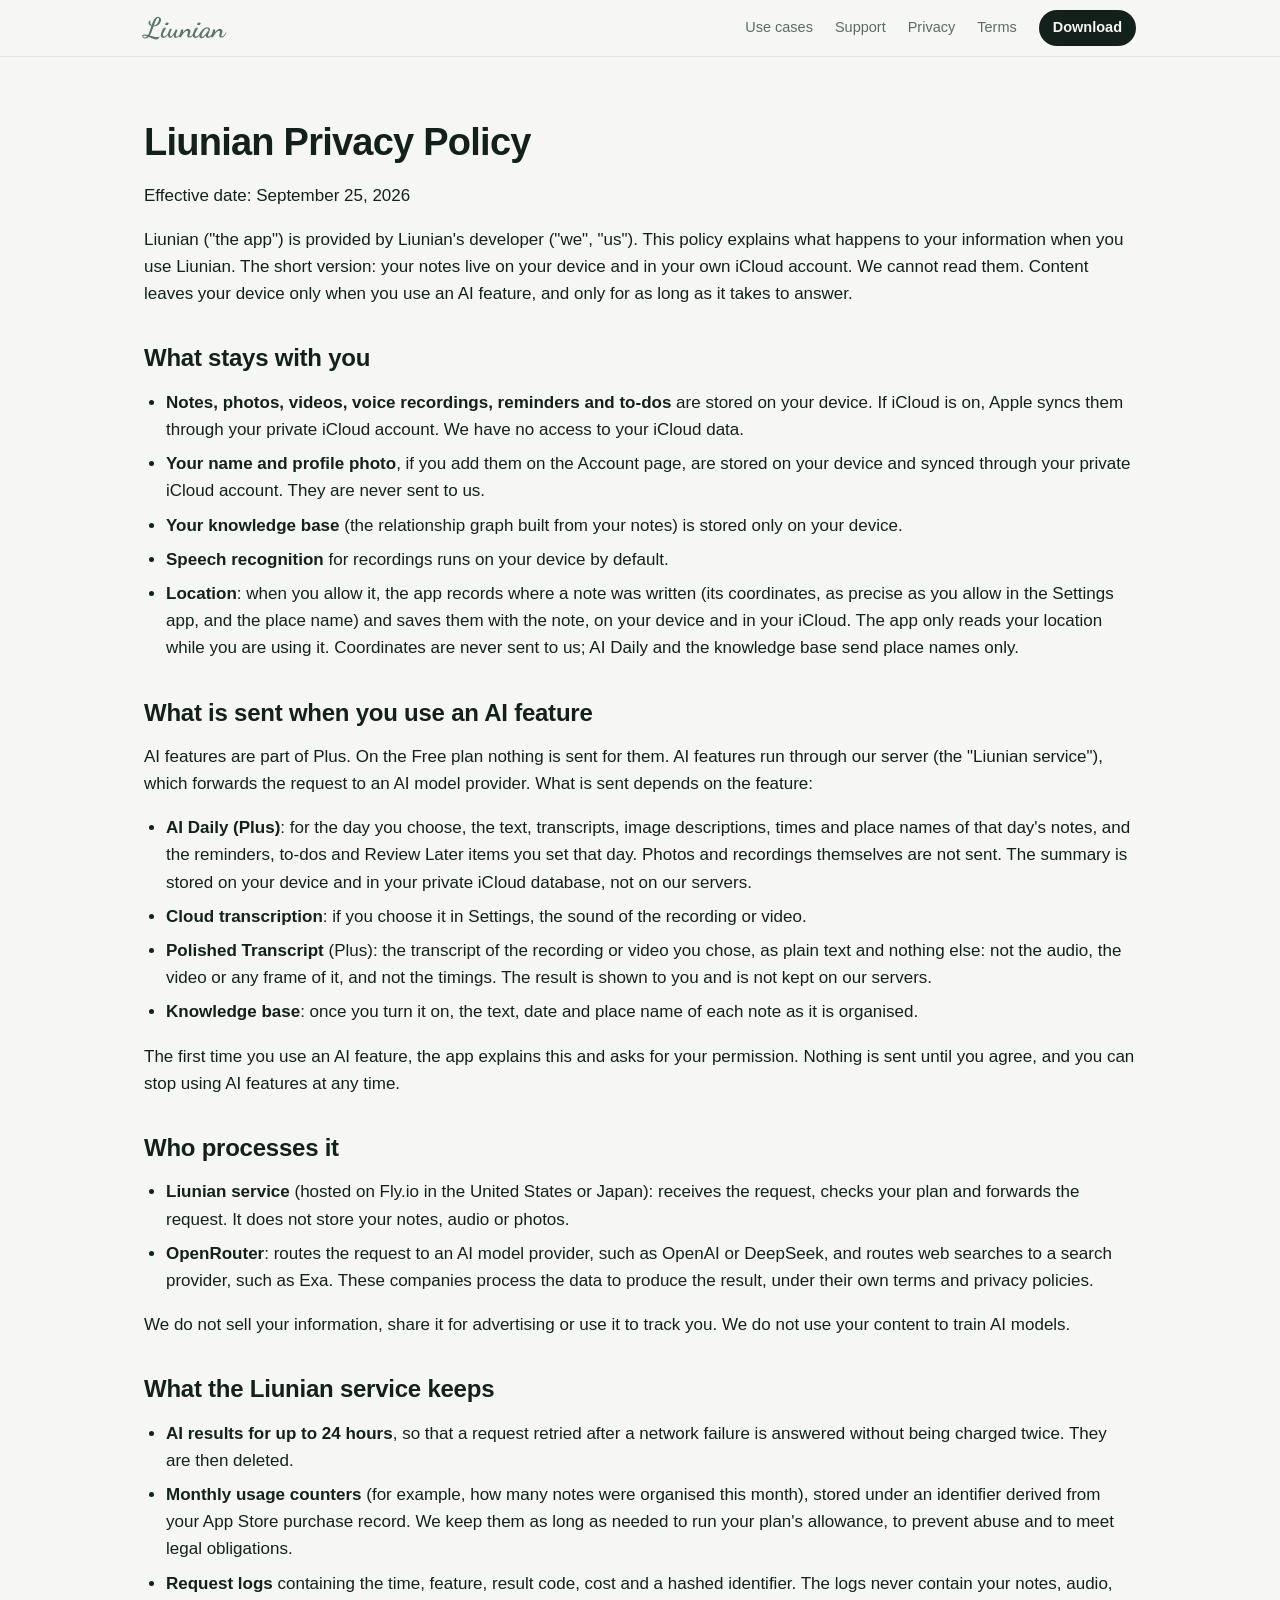
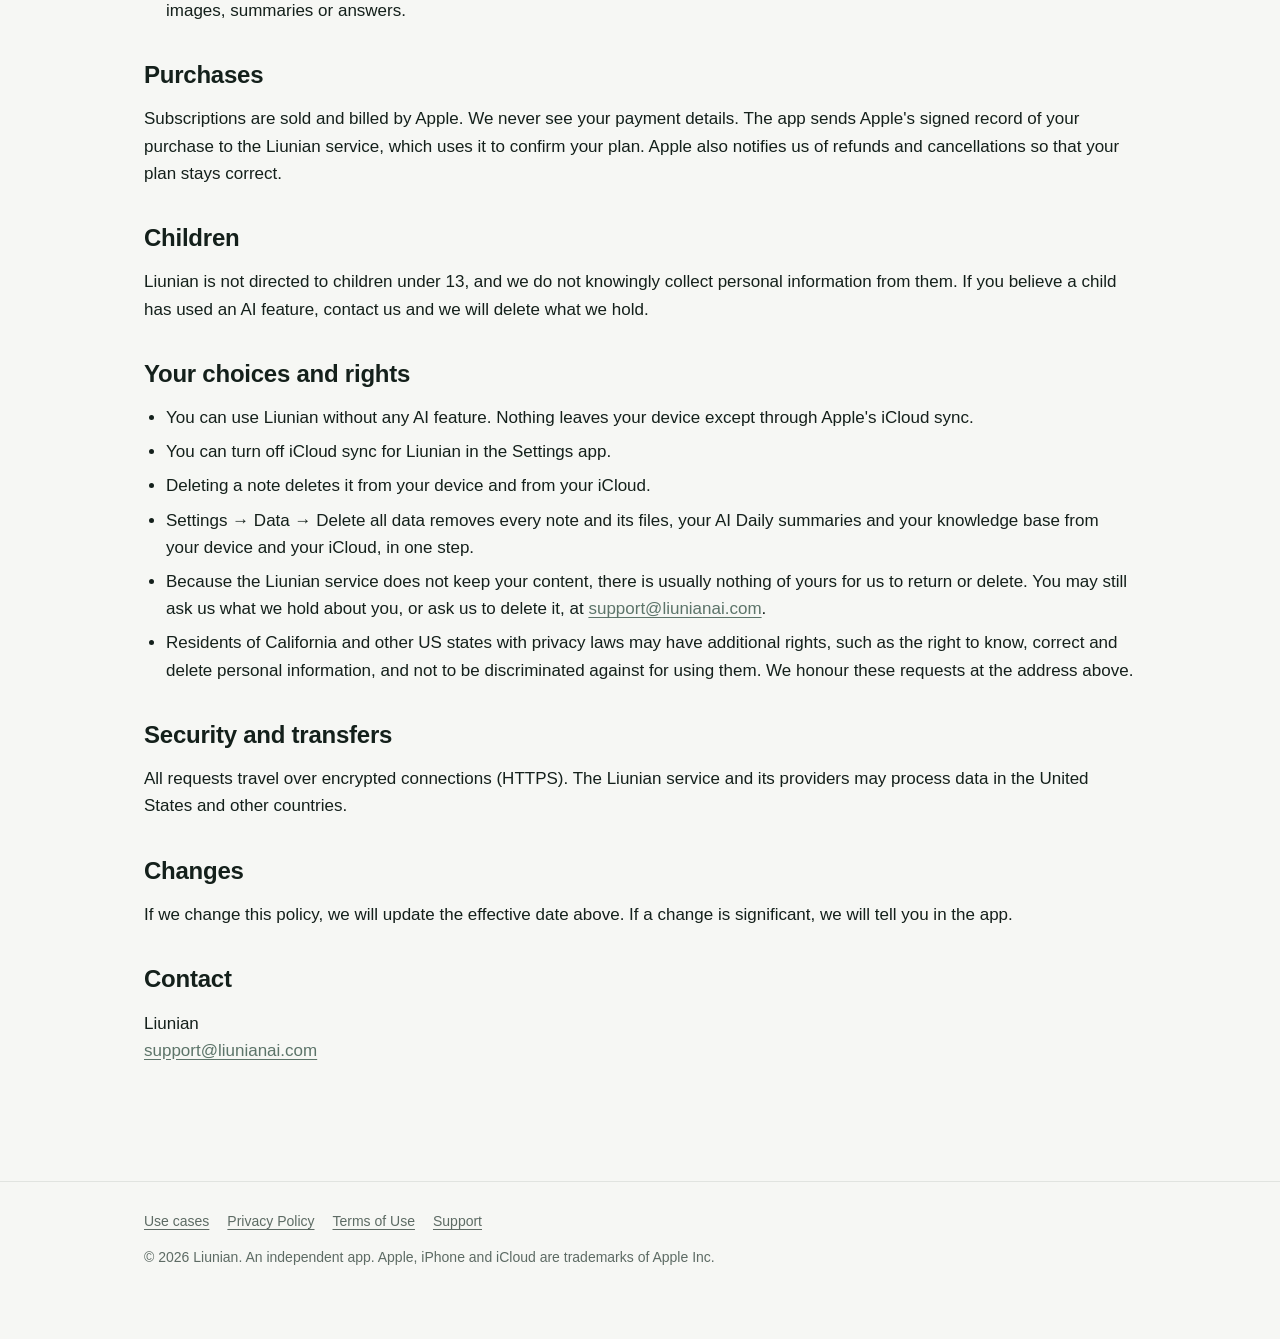
==== commit 1fac0f0e: "Update website (cef994d)" ====
--- a/privacy/index.html
+++ b/privacy/index.html
@@ -17,11 +17,11 @@
 <meta name="twitter:card" content="summary">
 <meta name="apple-itunes-app" content="app-id=6816302206">
 
-<link rel="stylesheet" href="/style.css?v=43594e3c">
+<link rel="stylesheet" href="/style.css?v=751a6f7f">
 </head>
 <body id="top">
 <header class="site"><div class="wrap"><a class="brand" href="/">Liunian</a>
-<nav><a href="/support/">Support</a><a href="/privacy/">Privacy</a><a href="/terms/">Terms</a><a class="pill" href="https://apps.apple.com/us/app/liunian-voice-video-notes/id6816302206">Download</a></nav></div></header>
+<nav><a class="site-uses" href="/use-cases/">Use cases</a><a href="/support/">Support</a><a href="/privacy/">Privacy</a><a href="/terms/">Terms</a><a class="pill" href="https://apps.apple.com/us/app/liunian-voice-video-notes/id6816302206">Download</a></nav></div></header>
 <div class="wrap"><article><h1>Liunian Privacy Policy</h1>
 <p>Effective date: September 25, 2026</p>
 <p>Liunian ("the app") is provided by Liunian's developer ("we", "us"). This policy explains what happens to your information when you use Liunian. The short version: your notes live on your device and in your own iCloud account. We cannot read them. Content leaves your device only when you use an AI feature, and only for as long as it takes to answer.</p>
@@ -49,7 +49,7 @@
 <h2>Contact</h2>
 <p>Liunian<br><a href="mailto:support@liunianai.com">support@liunianai.com</a></p></article></div>
 <script src="/site.js?v=5a19f0c8" defer></script>
-<footer><div class="wrap"><a href="/privacy/">Privacy Policy</a><a href="/terms/">Terms of Use</a><a href="/support/">Support</a>
+<footer><div class="wrap"><a href="/use-cases/">Use cases</a><a href="/privacy/">Privacy Policy</a><a href="/terms/">Terms of Use</a><a href="/support/">Support</a>
 <p>&copy; 2026 Liunian. An independent app. Apple, iPhone and iCloud are trademarks of Apple Inc.</p></div></footer>
 </body>
 </html>
--- a/style.css
+++ b/style.css
@@ -98,7 +98,7 @@
 details p { margin: 10px 0 0; color: var(--muted); }
 footer { margin-top: 60px; border-top: 1px solid var(--line); padding: 28px 0 56px; color: var(--muted); font-size: 14px; }
 footer a { color: var(--muted); margin-right: 18px; }
-@media (max-width: 560px) { nav a:not(.pill) { display: none; } .hero { padding-top: 44px; } section { padding-top: 64px; } }
+@media (max-width: 560px) { nav a:not(.pill):not(.site-uses) { display: none; } nav { gap: 14px; } nav a { font-size: 13px; } nav .pill { padding: 6px 11px; } .hero { padding-top: 44px; } section { padding-top: 64px; } }
 
 /* hero reel: the app preview, silent and looping */
 .reel-wrap { display: flex; justify-content: center; margin-top: 48px; padding: 0 20px; }
@@ -136,3 +136,52 @@
 .plans .plan .badge-plus { text-transform: none; letter-spacing: 0; font-size: 12px; }
 .plans .plans-fine { grid-column: 1 / -1; margin: 0; }
 @media (max-width: 800px) { .plus.plans { grid-template-columns: 1fr; } }
+
+/* use cases: same palette and card language as the home page */
+.home-scenes { padding-top: 76px; }
+.home-scenes-inner { display: grid; grid-template-columns: 1.35fr .85fr; align-items: center; gap: 32px; padding-top: 36px; padding-bottom: 36px; }
+.home-scenes h2 { max-width: 590px; }
+.home-scenes-link { display: inline-flex; align-items: center; gap: 8px; margin-top: 8px; font-weight: 700; text-decoration: none; }
+.home-scenes-link:hover { text-decoration: underline; }
+.home-scenes-examples { display: grid; gap: 10px; }
+.home-scenes-examples span { padding: 17px 20px; border-radius: 18px; background: var(--card); border: 1px solid var(--line); box-shadow: var(--shadow); font-weight: 600; }
+.scenes-hero { text-align: center; padding-top: 66px; padding-bottom: 0; }
+.scenes-hero h1 { font-size: clamp(38px, 5vw, 60px); line-height: 1.07; letter-spacing: -.035em; max-width: 1020px; margin: 12px auto 20px; }
+.scenes-hero .sub { margin: 0 auto; max-width: 700px; }
+.scenes-quick { color: var(--muted); font-size: 13px; margin: 22px 0 0; }
+.scenes-jumps { display: flex; justify-content: center; flex-wrap: wrap; gap: 12px; margin-top: 28px; }
+.scenes-jumps a { padding: 10px 18px; border-radius: 999px; background: var(--card); border: 1px solid var(--line); text-decoration: none; font-weight: 600; }
+.scenes-group { padding-top: 66px; scroll-margin-top: 70px; }
+.scenes-intro { max-width: 760px; margin-bottom: 28px; }
+.scenes-intro .sub { margin-top: 0; }
+.scene-row { display: grid; grid-template-columns: 1.05fr .95fr; gap: clamp(26px, 5vw, 64px); align-items: center; margin: 22px 0; min-height: 600px; padding: clamp(28px, 5vw, 64px); border-radius: 32px; background: var(--card); border: 1px solid var(--line); box-shadow: var(--shadow); }
+.scene-row.scene-reverse .scene-copy { order: 2; }
+.scene-row.scene-reverse .scene-media { order: 1; }
+.scene-number { display: block; color: var(--sage); font-size: 13px; font-weight: 700; letter-spacing: .09em; text-transform: uppercase; }
+.scene-copy h3, .scene-aside h3 { font-size: clamp(28px, 3.8vw, 42px); line-height: 1.13; letter-spacing: -.025em; margin: 12px 0 18px; }
+.scene-copy > p, .scene-aside p { color: var(--muted); font-size: 17px; max-width: 570px; }
+.scene-steps { list-style: none; padding: 0; margin: 28px 0 0; display: flex; flex-wrap: wrap; gap: 8px; counter-reset: steps; }
+.scene-steps li { counter-increment: steps; padding: 9px 12px; background: color-mix(in srgb, var(--sage) 9%, var(--card)); border: 1px solid var(--line); border-radius: 12px; font-size: 13px; font-weight: 600; }
+.scene-steps li::before { content: counter(steps) ". "; color: var(--sage); }
+.scene-copy .scene-note { font-size: 13px; margin-top: 18px; }
+.scene-media { margin: 0; display: flex; flex-direction: column; align-items: center; justify-content: center; min-height: 530px; border-radius: 28px; background: linear-gradient(160deg, color-mix(in srgb, var(--sage) 20%, var(--card)), color-mix(in srgb, var(--sage) 6%, var(--card))); overflow: hidden; padding: 22px 20px 14px; }
+.scene-media img { display: block; width: min(250px, 80%); max-height: 495px; object-fit: cover; object-position: top; border-radius: 21px; box-shadow: 0 20px 50px -14px rgba(0,0,0,.28); }
+.scene-media figcaption { color: var(--muted); font-size: 12px; margin-top: 12px; text-align: center; }
+.scene-aside { display: grid; grid-template-columns: 1fr 180px; gap: 32px; align-items: center; min-height: 240px; padding: 28px 36px; border-radius: 28px; background: linear-gradient(165deg, color-mix(in srgb, var(--sage) 15%, var(--card)), var(--card)); border: 1px solid var(--line); overflow: hidden; }
+.scene-aside h3 { font-size: 29px; margin: 8px 0; }
+.scene-aside p { margin: 0; }
+.scene-aside img { width: 145px; height: 220px; object-fit: cover; object-position: top; border-radius: 16px; box-shadow: var(--shadow); justify-self: center; }
+.scene-aside-text { display: block; }
+.scene-flow { display: flex; flex-wrap: wrap; gap: 8px; margin-top: 22px; }
+.scene-flow span { padding: 9px 13px; border-radius: 999px; background: var(--card); border: 1px solid var(--line); font-size: 13px; font-weight: 600; }
+.scene-flow span + span::before { content: "→ "; color: var(--sage); }
+@media (max-width: 760px) {
+  .home-scenes-inner, .scene-row { grid-template-columns: 1fr; }
+  .scene-row { min-height: 0; padding: 26px; }
+  .scene-row.scene-reverse .scene-copy, .scene-row.scene-reverse .scene-media { order: initial; }
+  .scene-media { min-height: 410px; }
+  .scene-media img { max-height: 385px; width: min(210px, 70%); }
+  .scenes-hero { padding-top: 48px; }
+  .scenes-group { padding-top: 54px; }
+}
+@media (max-width: 500px) { .scene-aside { grid-template-columns: 1fr; } .scene-aside img { width: 130px; height: 190px; } }
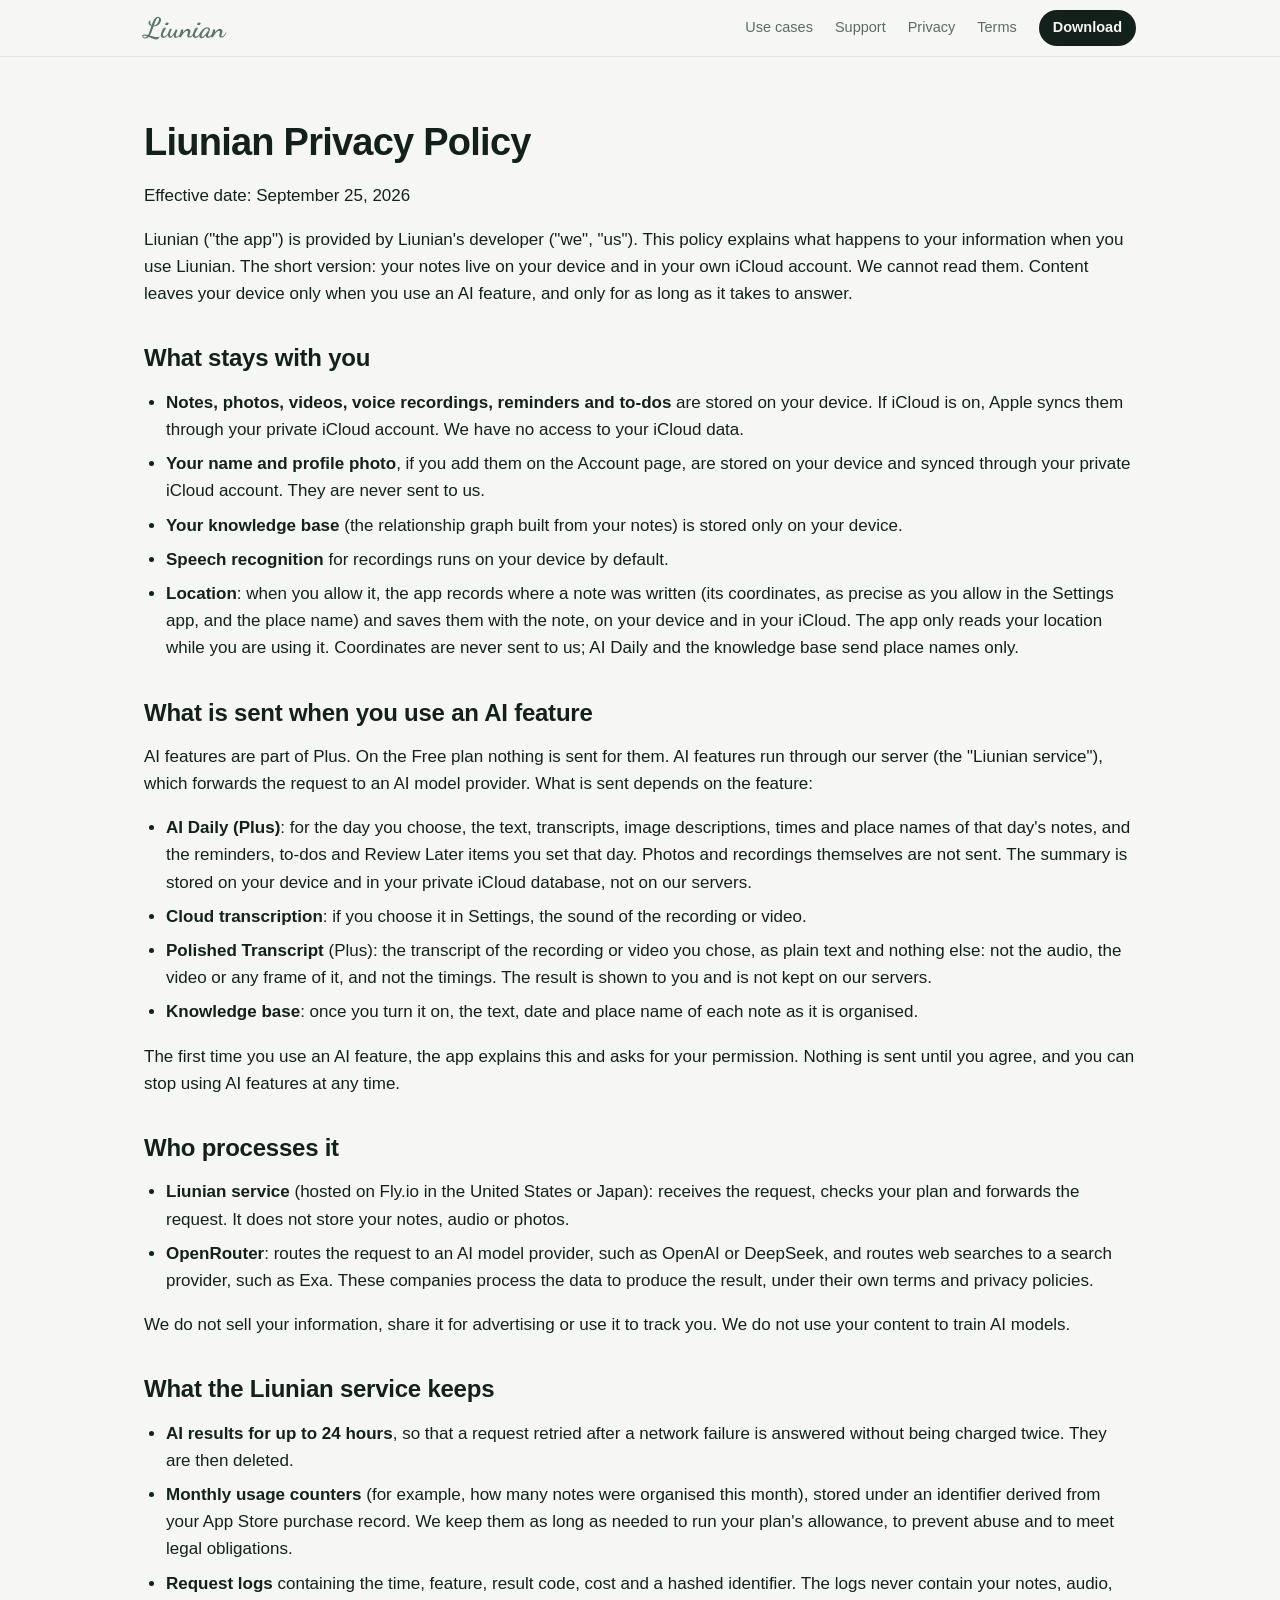
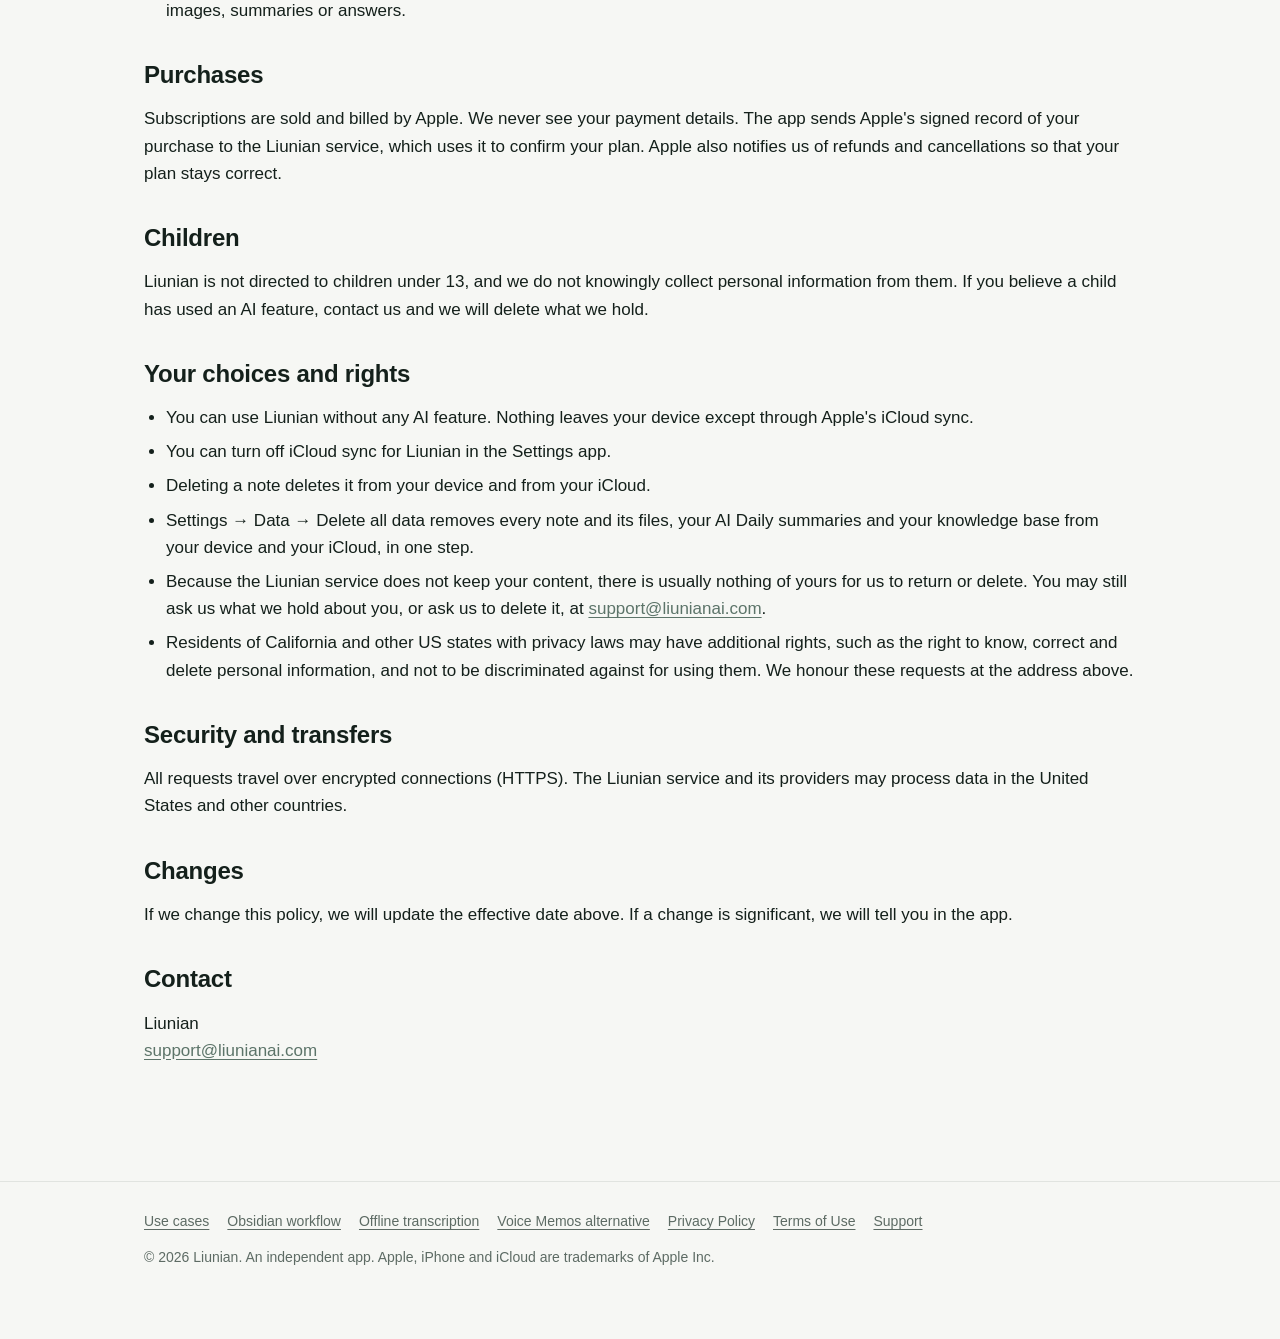
==== commit 171f88e3: "Update website (8ae2e2a)" ====
--- a/privacy/index.html
+++ b/privacy/index.html
@@ -4,20 +4,29 @@
 <meta charset="utf-8">
 <meta name="viewport" content="width=device-width, initial-scale=1">
 <title>Privacy Policy – Liunian</title>
-<meta name="description" content="What Liunian keeps, what it sends, and when.">
+<meta name="description" content="What Liunian keeps on your iPhone and iCloud, what its optional AI features send, and when.">
 <meta name="theme-color" content="#5C7469">
 <link rel="icon" href="/img/icon-180.png">
 <link rel="apple-touch-icon" href="/img/icon-180.png">
 <link rel="canonical" href="https://liunianai.com/privacy/">
+<link rel="alternate" type="text/plain" href="/llms.txt" title="LLM Context">
 <meta property="og:type" content="website">
+<meta property="og:site_name" content="Liunian">
+<meta property="og:locale" content="en_US">
 <meta property="og:url" content="https://liunianai.com/privacy/">
 <meta property="og:title" content="Privacy Policy – Liunian">
-<meta property="og:description" content="What Liunian keeps, what it sends, and when.">
-<meta property="og:image" content="https://liunianai.com/img/icon-512.png">
-<meta name="twitter:card" content="summary">
+<meta property="og:description" content="What Liunian keeps on your iPhone and iCloud, what its optional AI features send, and when.">
+<meta property="og:image" content="https://liunianai.com/img/og-cover.jpg">
+<meta property="og:image:width" content="1200">
+<meta property="og:image:height" content="630">
+<meta property="og:image:alt" content="Liunian – Private voice, photo, video and text notes for iPhone">
+<meta name="twitter:card" content="summary_large_image">
+<meta name="twitter:title" content="Privacy Policy – Liunian">
+<meta name="twitter:description" content="What Liunian keeps on your iPhone and iCloud, what its optional AI features send, and when.">
+<meta name="twitter:image" content="https://liunianai.com/img/og-cover.jpg">
 <meta name="apple-itunes-app" content="app-id=6816302206">
-
-<link rel="stylesheet" href="/style.css?v=751a6f7f">
+<script type="application/ld+json">{"@context": "https://schema.org", "@graph": [{"@type": "BreadcrumbList", "itemListElement": [{"@type": "ListItem", "position": 1, "name": "Liunian", "item": "https://liunianai.com/"}, {"@type": "ListItem", "position": 2, "name": "Privacy Policy", "item": "https://liunianai.com/privacy/"}]}, {"@type": "WebPage", "name": "Privacy Policy – Liunian", "description": "What Liunian keeps on your iPhone and iCloud, what its optional AI features send, and when.", "url": "https://liunianai.com/privacy/"}]}</script>
+<link rel="stylesheet" href="/style.css?v=f424e36e">
 </head>
 <body id="top">
 <header class="site"><div class="wrap"><a class="brand" href="/">Liunian</a>
@@ -49,7 +58,7 @@
 <h2>Contact</h2>
 <p>Liunian<br><a href="mailto:support@liunianai.com">support@liunianai.com</a></p></article></div>
 <script src="/site.js?v=5a19f0c8" defer></script>
-<footer><div class="wrap"><a href="/use-cases/">Use cases</a><a href="/privacy/">Privacy Policy</a><a href="/terms/">Terms of Use</a><a href="/support/">Support</a>
+<footer><div class="wrap"><a href="/use-cases/">Use cases</a><a href="/workflows/voice-notes-to-obsidian/">Obsidian workflow</a><a href="/workflows/private-offline-transcription/">Offline transcription</a><a href="/workflows/apple-voice-memos-alternative/">Voice Memos alternative</a><a href="/privacy/">Privacy Policy</a><a href="/terms/">Terms of Use</a><a href="/support/">Support</a>
 <p>&copy; 2026 Liunian. An independent app. Apple, iPhone and iCloud are trademarks of Apple Inc.</p></div></footer>
 </body>
 </html>
--- a/style.css
+++ b/style.css
@@ -163,7 +163,7 @@
 .scene-steps { list-style: none; padding: 0; margin: 28px 0 0; display: flex; flex-wrap: wrap; gap: 8px; counter-reset: steps; }
 .scene-steps li { counter-increment: steps; padding: 9px 12px; background: color-mix(in srgb, var(--sage) 9%, var(--card)); border: 1px solid var(--line); border-radius: 12px; font-size: 13px; font-weight: 600; }
 .scene-steps li::before { content: counter(steps) ". "; color: var(--sage); }
-.scene-copy .scene-note { font-size: 13px; margin-top: 18px; }
+.scene-copy .scene-note, .scene-aside .scene-note { font-size: 13px; margin-top: 18px; }
 .scene-media { margin: 0; display: flex; flex-direction: column; align-items: center; justify-content: center; min-height: 530px; border-radius: 28px; background: linear-gradient(160deg, color-mix(in srgb, var(--sage) 20%, var(--card)), color-mix(in srgb, var(--sage) 6%, var(--card))); overflow: hidden; padding: 22px 20px 14px; }
 .scene-media img { display: block; width: min(250px, 80%); max-height: 495px; object-fit: cover; object-position: top; border-radius: 21px; box-shadow: 0 20px 50px -14px rgba(0,0,0,.28); }
 .scene-media figcaption { color: var(--muted); font-size: 12px; margin-top: 12px; text-align: center; }
